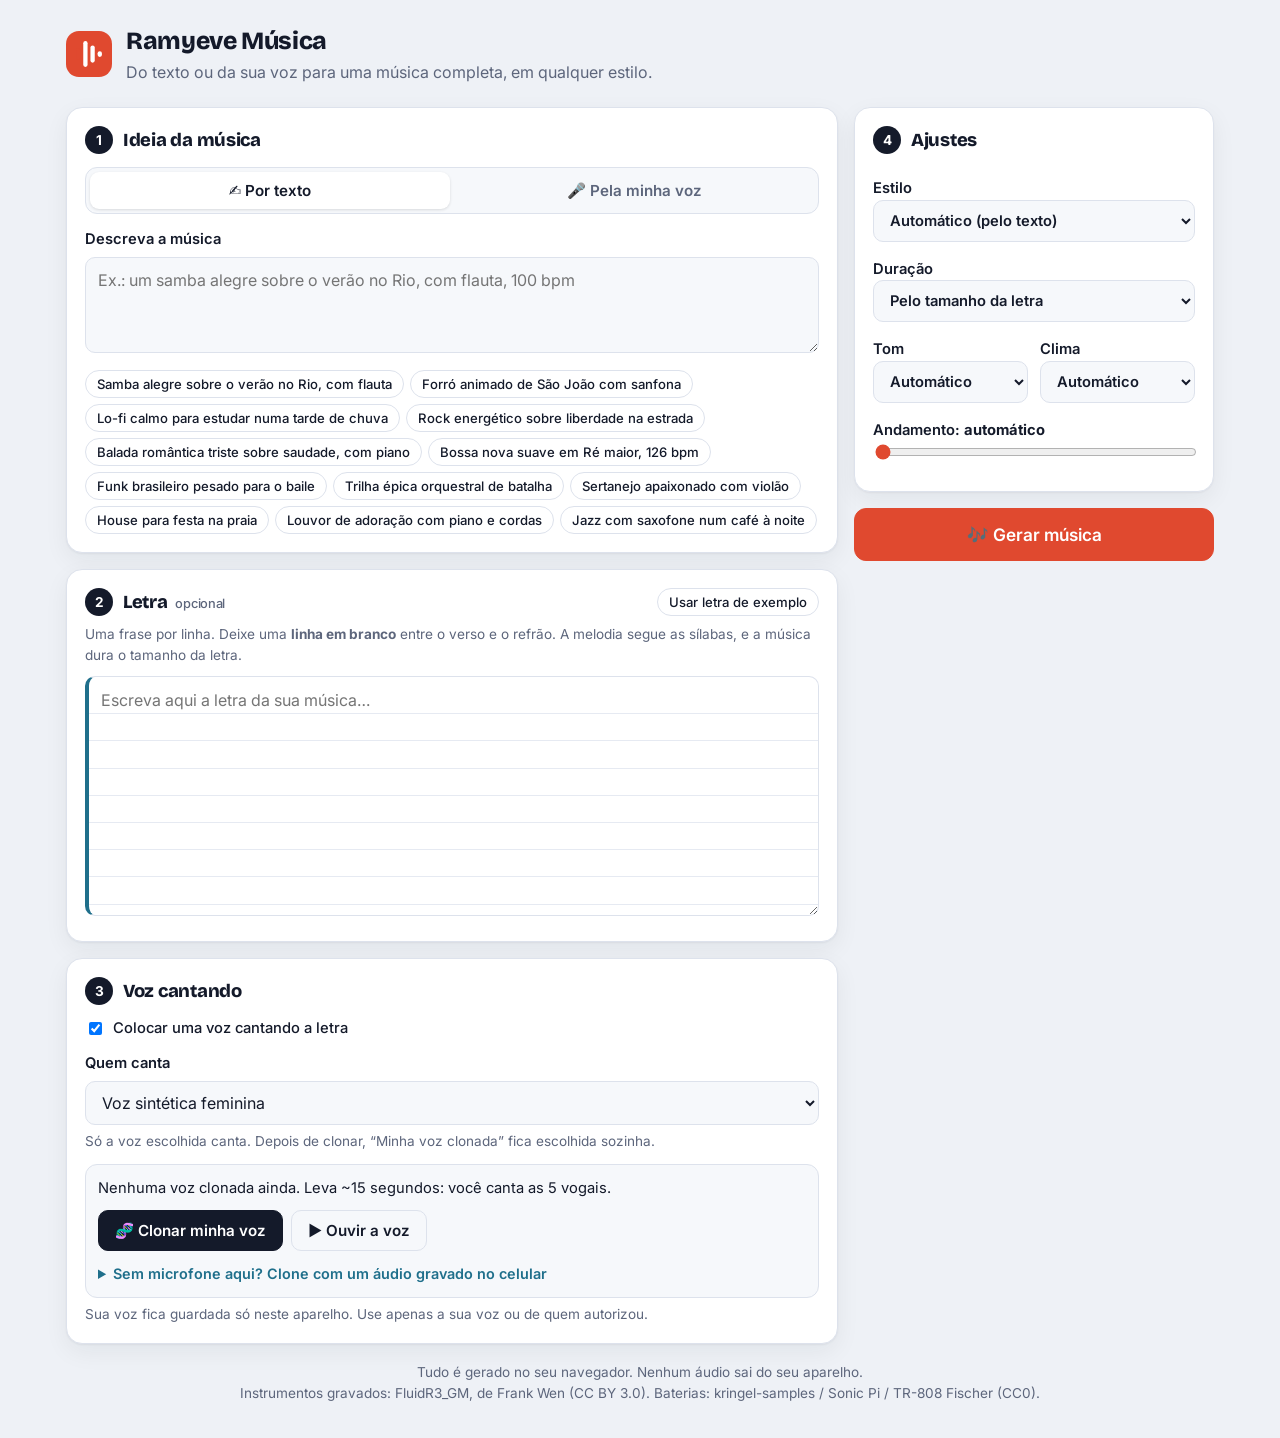
==== index.html @ 786bc06e "Troca instrumentos sintetizados por gravações reais - js/sampler.js: toca amostras gravadas (nota ma" ====
<!doctype html>
<html lang="pt-BR">
<head>
  <meta charset="utf-8">
  <meta name="viewport" content="width=device-width, initial-scale=1, viewport-fit=cover">
  <title>Ramyeve Música</title>
  <meta name="description" content="Crie músicas de qualquer estilo a partir de um texto ou de um trecho cantado.">
  <meta name="theme-color" content="#0f1420">
  <link rel="manifest" href="manifest.webmanifest">
  <link rel="icon" href="data:image/svg+xml,<svg xmlns='http://www.w3.org/2000/svg' viewBox='0 0 32 32'><rect width='32' height='32' rx='8' fill='%23e0492f'/><g fill='white'><rect x='7' y='12' width='3' height='8' rx='1.5'/><rect x='12' y='7' width='3' height='18' rx='1.5'/><rect x='17' y='10' width='3' height='12' rx='1.5'/><rect x='22' y='14' width='3' height='4' rx='1.5'/></g></svg>">
  <link rel="preconnect" href="https://fonts.googleapis.com">
  <link rel="stylesheet" href="https://fonts.googleapis.com/css2?family=Bricolage+Grotesque:opsz,wght@12..96,600;12..96,800&family=Inter:wght@400;500;600;700&display=swap">
  <link rel="stylesheet" href="css/style.css">
</head>
<body>
  <header class="top">
    <div class="wrap brand">
      <svg class="logo" viewBox="0 0 32 32" aria-hidden="true"><rect width="32" height="32" rx="9"/><g><rect x="7" y="12" width="3" height="8" rx="1.5"/><rect x="12" y="7" width="3" height="18" rx="1.5"/><rect x="17" y="10" width="3" height="12" rx="1.5"/><rect x="22" y="14" width="3" height="4" rx="1.5"/></g></svg>
      <div>
        <h1>Ramyeve Música</h1>
        <p>Do texto ou da sua voz para uma música completa, em qualquer estilo.</p>
      </div>
    </div>
  </header>

  <main class="wrap">
    <div id="envNote" class="env-note hidden" role="note">
      <b>Versão de teste.</b> Aqui o navegador bloqueia o microfone: gravar e clonar pelo microfone só funcionam na versão completa do site.
      Você pode criar por texto, ouvir as vozes cantando, enviar áudios (inclusive para clonar sua voz) e baixar — os arquivos chegam dentro de um .zip.
    </div>

    <div class="studio">
      <div class="steps">
        <!-- 1. Ideia -->
        <section class="step" aria-labelledby="st1">
          <header class="step-head"><span class="num">1</span><h2 id="st1">Ideia da música</h2></header>
          <div class="tabs" role="tablist">
            <button class="tab active" role="tab" aria-selected="true" data-tab="texto">✍️ Por texto</button>
            <button class="tab" role="tab" aria-selected="false" data-tab="voz">🎤 Pela minha voz</button>
          </div>

          <div class="panel" id="panel-texto">
            <label for="prompt">Descreva a música</label>
            <textarea id="prompt" rows="3" placeholder="Ex.: um samba alegre sobre o verão no Rio, com flauta, 100 bpm"></textarea>
            <div class="chips" id="examples" aria-label="Exemplos"></div>
          </div>

          <div class="panel hidden" id="panel-voz">
            <p class="muted">Cante, cantarole ou assobie uma melodia, sem limite de tempo, ou envie um áudio. O app encontra as notas, o tom e o andamento.</p>
            <div class="rec-row">
              <button id="btnRec" class="btn rec">● Gravar</button>
              <label class="btn ghost file">📁 Enviar áudio<input type="file" id="fileIn" accept="audio/*" hidden></label>
              <span id="recTime" class="muted mono">00:00</span>
              <div class="meter"><div id="meterBar"></div></div>
            </div>
            <audio id="recPreview" controls class="hidden"></audio>
            <div id="voiceInfo" class="voice-info hidden"></div>
            <label for="voicePrompt">Estilo desejado</label>
            <textarea id="voicePrompt" rows="2" placeholder="Ex.: forró animado com sanfona"></textarea>
            <label class="check"><input type="checkbox" id="includeVoice" checked> Incluir minha gravação original na música</label>
          </div>
        </section>

        <!-- 2. Letra -->
        <section class="step lyrics-box" aria-labelledby="lyricsTitle">
          <header class="step-head">
            <span class="num">2</span><h2 id="lyricsTitle">Letra <span class="muted opt">opcional</span></h2>
            <button type="button" id="btnLyricsExample" class="chip">Usar letra de exemplo</button>
          </header>
          <p class="muted small hint" id="lyricsHint">Uma frase por linha. Deixe uma <b>linha em branco</b> entre o verso e o refrão. A melodia segue as sílabas, e a música dura o tamanho da letra.</p>
          <textarea id="lyrics" rows="8" placeholder="Escreva aqui a letra da sua música…"></textarea>
        </section>

        <!-- 3. Voz -->
        <section class="step vocal" aria-labelledby="st3">
          <header class="step-head"><span class="num">3</span><h2 id="st3">Voz cantando</h2></header>
          <label class="check"><input type="checkbox" id="singOn" checked> Colocar uma voz cantando a letra</label>
          <label for="singerSel">Quem canta</label>
          <select id="singerSel">
            <option value="clone" disabled>🧬 Minha voz clonada (clone abaixo)</option>
            <option value="fem" selected>Voz sintética feminina</option>
            <option value="masc">Voz sintética masculina</option>
          </select>
          <p class="muted small">Só a voz escolhida canta. Depois de clonar, “Minha voz clonada” fica escolhida sozinha.</p>

          <div class="clone-box">
            <div class="clone-status"><span id="cloneStatus">Nenhuma voz clonada ainda.</span></div>
            <div class="clone-actions">
              <button type="button" id="btnClone" class="btn">🧬 Clonar minha voz</button>
              <button type="button" id="btnDemo" class="btn ghost">▶ Ouvir a voz</button>
              <button type="button" id="btnDelClone" class="btn ghost hidden">🗑 Apagar</button>
            </div>
            <details class="clone-upload" id="cloneUploadBox">
              <summary>Sem microfone aqui? Clone com um áudio gravado no celular</summary>
              <ol class="small">
                <li>Abra o <b>gravador de voz</b> do celular (ou grave um áudio no WhatsApp para você mesmo).</li>
                <li>Cante, em ordem: <b>“aaaa”</b> · pausa · <b>“éééé”</b> · pausa · <b>“iiii”</b> · pausa · <b>“óóóó”</b> · pausa · <b>“uuuu”</b>. Uns 2 segundos cada, sempre na mesma nota, sem música de fundo.</li>
                <li>Toque no botão abaixo e escolha esse áudio.</li>
              </ol>
              <label class="btn ghost file">📁 Enviar gravação das vogais<input type="file" id="cloneFileIn" accept="audio/*" hidden></label>
            </details>
            <div id="cloneWizard" class="wizard hidden" aria-live="polite">
              <p class="muted">Cante cada vogal de forma <b>contínua e afinada</b>, numa nota confortável, quando ela aparecer.</p>
              <div class="vowel-row" id="vowelRow"></div>
              <div class="big-vowel" id="bigVowel">Prepare-se…</div>
              <div class="meter"><div id="cloneProgress"></div></div>
              <button type="button" id="btnCancelClone" class="btn ghost">Cancelar</button>
            </div>
          </div>
          <p class="muted small">Sua voz fica guardada só neste aparelho. Use apenas a sua voz ou de quem autorizou.</p>
        </section>
      </div>

      <!-- 4. Ajustes + gerar -->
      <aside class="console" aria-labelledby="st4">
        <section class="step">
          <header class="step-head"><span class="num">4</span><h2 id="st4">Ajustes</h2></header>
          <div class="grid">
            <label class="span2">Estilo
              <select id="styleSel"><option value="auto">Automático (pelo texto)</option></select>
            </label>
            <label class="span2">Duração
              <select id="lenSel">
                <option value="auto" selected>Pelo tamanho da letra</option>
                <option value="curta">Curta (~20 s)</option>
                <option value="media">Média (~1 min)</option>
                <option value="longa">Longa (~1,5 min)</option>
                <option value="custom">Escolher minutos…</option>
              </select>
            </label>
            <label id="minutesWrap" class="hidden">Minutos
              <input type="number" id="minutesIn" min="0.25" step="0.5" value="3" inputmode="decimal">
            </label>
            <label>Tom
              <select id="keySel"><option value="auto">Automático</option></select>
            </label>
            <label>Clima
              <select id="modeSel">
                <option value="auto">Automático</option>
                <option value="major">Maior (alegre)</option>
                <option value="minor">Menor (melancólico)</option>
              </select>
            </label>
            <label class="span2">Andamento: <b id="bpmLabel">automático</b>
              <input type="range" id="bpmIn" min="0" max="200" step="1" value="0">
            </label>
          </div>
        </section>
        <div class="gen-bar">
          <button id="btnGen" class="btn primary big">🎶 Gerar música</button>
          <div id="status" class="status" role="status"></div>
        </div>
      </aside>
    </div>

    <section class="player hidden" id="result" aria-labelledby="songTitle">
      <div class="player-head">
        <button id="btnPlay" class="btn primary round" aria-label="Tocar">▶</button>
        <div class="player-title">
          <h2 id="songTitle">—</h2>
          <div class="tags" id="songTags"></div>
        </div>
        <button id="btnAgain" class="btn ghost">🔀 Outra versão</button>
      </div>

      <div class="transport">
        <button id="btnStop" class="btn ghost round small-round" aria-label="Parar">■</button>
        <input type="range" id="seek" min="0" max="1000" value="0" aria-label="Posição">
        <span id="timeLabel" class="muted mono">0:00 / 0:00</span>
      </div>

      <div class="roll-wrap"><canvas id="roll" height="240"></canvas></div>

      <div class="player-foot">
        <div>
          <h3 class="sub">Mixer</h3>
          <div class="mixer" id="mixer"></div>
        </div>
        <div class="downloads">
          <h3 class="sub"><label for="fmtSel">Baixar</label> <span id="fmtSize" class="muted"></span></h3>
          <div class="dl-row">
            <select id="fmtSel">
              <optgroup label="Áudio compactado">
                <option value="mp3-320">MP3 · 320 kbps (alta qualidade)</option>
                <option value="mp3-192" selected>MP3 · 192 kbps (recomendado)</option>
                <option value="mp3-128">MP3 · 128 kbps (arquivo menor)</option>
              </optgroup>
              <optgroup label="Áudio sem perdas">
                <option value="flac">FLAC (sem perdas, menor que WAV)</option>
                <option value="wav16">WAV · 16 bits (qualidade de CD)</option>
                <option value="wav24">WAV · 24 bits (estúdio)</option>
              </optgroup>
              <optgroup label="Para produtores">
                <option value="zip">ZIP · faixas separadas + MIDI</option>
                <option value="midi">MIDI · partitura / notas</option>
              </optgroup>
            </select>
            <button id="btnDownload" class="btn">⬇️ Baixar</button>
          </div>
          <div id="dlStatus" class="muted small"></div>
        </div>
      </div>
    </section>
  </main>

  <footer class="wrap muted">Tudo é gerado no seu navegador. Nenhum áudio sai do seu aparelho.<br>Instrumentos gravados: FluidR3_GM, de Frank Wen (CC BY 3.0). Baterias: kringel-samples / Sonic Pi / TR-808 Fischer (CC0).</footer>

  <script src="js/theory.js"></script>
  <script src="js/styles.js"></script>
  <script src="js/textAnalyzer.js"></script>
  <script src="js/composer.js"></script>
  <script src="js/pitch.js"></script>
  <script src="js/sampler.js"></script>
  <script src="js/synth.js"></script>
  <script src="js/voice.js"></script>
  <script src="js/export.js"></script>
  <script src="js/vendor/lame.min.js"></script>
  <script src="js/formats.js"></script>
  <script src="js/app.js"></script>
</body>
</html>
---- css/style.css ----
/*
 * Ramyeve Música — identidade "estúdio de gravação":
 * tinta azul-noite, luz vermelha de "REC" como destaque, azul de mesa de som como apoio.
 * Layout: etapas numeradas à esquerda, console de ajustes fixo à direita (desktop);
 * no celular, coluna única com o botão "Gerar" sempre visível no rodapé.
 */
:root {
  --bg: #eef1f6;
  --card: #ffffff;
  --card-2: #f6f8fb;
  --text: #141a2a;
  --muted: #5d667c;
  --line: #dde2ec;
  --accent: #e0492f;
  --accent-ink: #ffffff;
  --accent-soft: #fdebe7;
  --accent-2: #1f6f8b;
  --accent-2-soft: #e3f1f6;
  --roll-bg: #f7f9fc;
  --roll-grid: #e6eaf2;
  --shadow: 0 1px 2px rgba(20, 26, 42, 0.05), 0 8px 24px rgba(20, 26, 42, 0.06);
  --font-display: "Bricolage Grotesque", "Inter", system-ui, sans-serif;
  --font-body: "Inter", system-ui, -apple-system, "Segoe UI", Roboto, sans-serif;
  --radius: 16px;
}
@media (prefers-color-scheme: dark) {
  :root:not([data-theme="light"]) {
    --bg: #0f1420;
    --card: #171e2e;
    --card-2: #1c2436;
    --text: #e9edf5;
    --muted: #97a1b7;
    --line: #283249;
    --accent: #ff6a4d;
    --accent-ink: #1a0d0a;
    --accent-soft: #3a211d;
    --accent-2: #5bbad8;
    --accent-2-soft: #16303b;
    --roll-bg: #121828;
    --roll-grid: #222b40;
    --shadow: 0 1px 2px rgba(0, 0, 0, 0.3), 0 8px 24px rgba(0, 0, 0, 0.25);
    color-scheme: dark;
  }
}
:root[data-theme="dark"] {
  --bg: #0f1420;
  --card: #171e2e;
  --card-2: #1c2436;
  --text: #e9edf5;
  --muted: #97a1b7;
  --line: #283249;
  --accent: #ff6a4d;
  --accent-ink: #1a0d0a;
  --accent-soft: #3a211d;
  --accent-2: #5bbad8;
  --accent-2-soft: #16303b;
  --roll-bg: #121828;
  --roll-grid: #222b40;
  --shadow: 0 1px 2px rgba(0, 0, 0, 0.3), 0 8px 24px rgba(0, 0, 0, 0.25);
  color-scheme: dark;
}

* { box-sizing: border-box; }
html, body { margin: 0; }
body {
  background: var(--bg);
  color: var(--text);
  font: 16px/1.55 var(--font-body);
  -webkit-font-smoothing: antialiased;
}
.wrap {
  max-width: 1180px;
  margin: 0 auto;
  padding-left: max(16px, env(safe-area-inset-left, 0px));
  padding-right: max(16px, env(safe-area-inset-right, 0px));
}
.hidden { display: none !important; }
.muted { color: var(--muted); font-weight: normal; }
.mono { font-variant-numeric: tabular-nums; }
.small { font-size: .85rem; }
.sr-only { position: absolute; width: 1px; height: 1px; overflow: hidden; clip: rect(0 0 0 0); white-space: nowrap; }
h1, h2, h3 { font-family: var(--font-display); letter-spacing: -0.015em; text-wrap: balance; }

/* ---------- topo ---------- */
.top { padding-block: 22px 6px; }
.brand { display: flex; gap: 14px; align-items: center; }
.logo { width: 46px; height: 46px; flex: none; }
.logo rect:first-child { fill: var(--accent); }
.logo g rect { fill: var(--accent-ink); }
h1 { margin: 0; font-size: 1.55rem; font-weight: 800; }
.top p { margin: 0; color: var(--muted); }

.env-note {
  background: var(--accent-2-soft); border: 1px solid var(--line); border-radius: 12px;
  padding: 10px 14px; margin: 14px 0 0; font-size: .9rem;
}

/* ---------- estúdio: etapas + console ---------- */
.studio { display: grid; gap: 16px; margin-top: 16px; align-items: start; }
.steps { display: grid; gap: 16px; min-width: 0; }
.console { display: grid; gap: 16px; min-width: 0; }
@media (min-width: 960px) {
  .studio { grid-template-columns: minmax(0, 1fr) 360px; }
  .console { position: sticky; top: calc(16px + env(safe-area-inset-top, 0px)); }
}

.step {
  background: var(--card); border: 1px solid var(--line); border-radius: var(--radius);
  padding: 18px; box-shadow: var(--shadow); min-width: 0;
}
.step-head { display: flex; align-items: center; gap: 10px; margin-bottom: 12px; flex-wrap: wrap; }
.step-head h2 { margin: 0; font-size: 1.15rem; font-weight: 800; flex: 1; }
.step-head .opt { font-family: var(--font-body); font-size: .8rem; font-weight: 500; margin-left: 4px; }
.num {
  width: 28px; height: 28px; border-radius: 50%; flex: none; display: grid; place-items: center;
  font: 700 .85rem var(--font-body); background: var(--text); color: var(--card);
}

label { display: block; font-weight: 600; margin: 12px 0 6px; font-size: .92rem; }
.panel > label:first-child { margin-top: 0; }
textarea, select, input[type=number] {
  width: 100%; font: inherit; color: var(--text); background: var(--card-2);
  border: 1px solid var(--line); border-radius: 10px; padding: 10px 12px; resize: vertical;
}
textarea:focus, select:focus, input:focus-visible, button:focus-visible, summary:focus-visible {
  outline: 2px solid var(--accent-2); outline-offset: 2px;
}
input[type=range] { width: 100%; accent-color: var(--accent); }

/* abas */
.tabs { display: flex; gap: 4px; background: var(--card-2); border: 1px solid var(--line); padding: 4px; border-radius: 12px; margin-bottom: 14px; }
.tab {
  flex: 1; border: 0; background: transparent; color: var(--muted); padding: 9px 10px; border-radius: 9px;
  font: 600 .95rem var(--font-body); cursor: pointer;
}
.tab.active { background: var(--card); color: var(--text); box-shadow: 0 1px 3px rgba(0, 0, 0, .12); }

/* exemplos */
.chips { display: flex; flex-wrap: wrap; gap: 6px; margin-top: 10px; }
.chip {
  border: 1px solid var(--line); background: var(--card); color: var(--text); border-radius: 999px;
  padding: 5px 11px; font: 500 .82rem var(--font-body); cursor: pointer;
}
.chip:hover { border-color: var(--accent-2); color: var(--accent-2); }

/* letra: folha pautada */
.lyrics-box .hint { margin: -4px 0 10px; }
#lyrics {
  min-height: 11em; line-height: 1.7; background-color: var(--card);
  border: 1px solid var(--line); border-left: 4px solid var(--accent-2);
  background-image: repeating-linear-gradient(transparent 0 calc(1.7em - 1px), var(--roll-grid) calc(1.7em - 1px) 1.7em);
  background-attachment: local; background-position: 0 10px;
}

/* botões */
.btn {
  border: 1px solid var(--text); background: var(--text); color: var(--card); font: 600 .95rem var(--font-body);
  padding: 10px 16px; border-radius: 10px; cursor: pointer; display: inline-flex; align-items: center; gap: 6px;
  justify-content: center;
}
.btn:hover { filter: brightness(1.08); }
.btn:disabled { opacity: .55; cursor: progress; }
.btn.ghost { background: transparent; color: var(--text); border-color: var(--line); }
.btn.ghost:hover { border-color: var(--text); }
.btn.primary { background: var(--accent); border-color: var(--accent); color: var(--accent-ink); }
.btn.big { width: 100%; padding: 15px; font-size: 1.08rem; border-radius: 12px; }
.btn.round { width: 54px; height: 54px; padding: 0; border-radius: 50%; flex: none; font-size: 1.2rem; }
.btn.small-round { width: 40px; height: 40px; font-size: .9rem; }
.btn.rec { background: var(--accent); border-color: var(--accent); color: var(--accent-ink); }
.btn.rec.on { animation: pulse 1s infinite; }
@keyframes pulse { 50% { opacity: .55; } }
@media (prefers-reduced-motion: reduce) { .btn.rec.on { animation: none; } }
.btn.file { margin: 0; }

.check { display: flex; align-items: center; gap: 8px; font-weight: 500; }
.rec-row { display: flex; flex-wrap: wrap; align-items: center; gap: 10px; margin: 12px 0; }
.meter { flex: 1; min-width: 80px; height: 8px; background: var(--card-2); border: 1px solid var(--line); border-radius: 4px; overflow: hidden; }
#meterBar { height: 100%; width: 0; background: linear-gradient(90deg, #2bb39a, #f2a93b, var(--accent)); transition: width .05s; }
audio { width: 100%; margin: 6px 0; }
.voice-info { background: var(--accent-2-soft); border-radius: 10px; padding: 10px 12px; font-size: .9rem; }

/* voz / clonagem */
.vocal label[for=singerSel] { margin-top: 12px; }
.vocal .small { margin: 6px 0 0; }
.clone-box { background: var(--card-2); border: 1px solid var(--line); border-radius: 12px; padding: 12px; margin-top: 12px; }
.clone-status { font-size: .92rem; margin-bottom: 10px; }
.clone-actions { display: flex; flex-wrap: wrap; gap: 8px; }
.clone-upload { margin-top: 12px; }
.clone-upload summary { cursor: pointer; font-weight: 600; font-size: .9rem; color: var(--accent-2); }
.clone-upload ol { padding-left: 20px; margin: 8px 0 10px; }
.clone-upload li { margin-bottom: 4px; }
.wizard { margin-top: 12px; text-align: center; }
.wizard p { text-align: left; margin: 0 0 10px; }
.vowel-row { display: flex; justify-content: center; gap: 8px; margin-bottom: 8px; }
.vowel-row span { width: 34px; height: 34px; border-radius: 50%; display: grid; place-items: center; font-weight: 700; background: var(--card); border: 1px solid var(--line); }
.vowel-row span.now { background: var(--accent); color: var(--accent-ink); border-color: var(--accent); }
.vowel-row span.ok { background: #2bb39a; color: #fff; border-color: #2bb39a; }
.big-vowel { font: 800 2.4rem var(--font-display); margin: 6px 0 10px; min-height: 1.3em; }
.wizard .meter { margin: 0 0 12px; height: 10px; }
#cloneProgress { height: 100%; width: 0; background: var(--accent); }

/* console de ajustes */
.grid { display: grid; grid-template-columns: 1fr 1fr; gap: 0 12px; }
.grid label { margin-top: 10px; }
.grid .span2 { grid-column: 1 / -1; }
.gen-bar { display: grid; gap: 8px; }
.status { min-height: 1.4em; color: var(--muted); text-align: center; font-size: .92rem; }
.status.err { color: var(--accent); font-weight: 600; }

/* no celular: botão de gerar sempre à mão, preso no rodapé da tela */
@media (max-width: 959px) {
  .gen-bar {
    position: fixed; left: 0; right: 0; bottom: 0; z-index: 20;
    padding: 10px max(16px, env(safe-area-inset-right, 0px)) calc(10px + env(safe-area-inset-bottom, 0px)) max(16px, env(safe-area-inset-left, 0px));
    background: var(--bg); border-top: 1px solid var(--line); box-shadow: 0 -6px 18px rgba(0, 0, 0, .08);
  }
  .status:empty { display: none; }
  body { padding-bottom: calc(96px + env(safe-area-inset-bottom, 0px)); }
}

/* ---------- player ---------- */
.player {
  background: var(--card); border: 1px solid var(--line); border-radius: var(--radius);
  padding: 18px; box-shadow: var(--shadow); margin: 20px 0 8px;
}
.player-head { display: flex; align-items: center; gap: 14px; flex-wrap: wrap; }
.player-title { flex: 1; min-width: 200px; }
.player-title h2 { margin: 0 0 6px; font-size: 1.5rem; font-weight: 800; }
.tags { display: flex; flex-wrap: wrap; gap: 6px; }
.tag { background: var(--card-2); border: 1px solid var(--line); border-radius: 999px; padding: 2px 10px; font-size: .8rem; }
.transport { display: flex; align-items: center; gap: 12px; margin-top: 14px; }
.transport input { flex: 1; min-width: 0; }
.roll-wrap { margin: 14px 0; border: 1px solid var(--line); border-radius: 12px; overflow: hidden; background: var(--roll-bg); }
canvas#roll { display: block; width: 100%; height: 240px; cursor: pointer; }

.player-foot { display: grid; gap: 18px; }
@media (min-width: 860px) { .player-foot { grid-template-columns: minmax(0, 1.4fr) minmax(0, 1fr); } }
.sub { font-size: .95rem; font-weight: 800; margin: 0 0 6px; }
.sub label { display: inline; margin: 0; font-size: inherit; }
.mixer { display: grid; grid-template-columns: repeat(auto-fit, minmax(130px, 1fr)); gap: 2px 16px; }
.mixer label { margin: 6px 0 0; font-size: .85rem; display: flex; justify-content: space-between; }
.mixer .dot { display: inline-block; width: 9px; height: 9px; border-radius: 50%; margin-right: 6px; }
.dl-row { display: flex; gap: 10px; }
.dl-row select { flex: 1; min-width: 0; }
.dl-row .btn { flex: none; }
#dlStatus { margin-top: 6px; }

footer { text-align: center; padding-block: 18px 34px; font-size: .85rem; }

@media (max-width: 560px) {
  .step, .player { padding: 14px; }
  h1 { font-size: 1.3rem; }
  .top p { font-size: .9rem; }
  .chips { flex-wrap: nowrap; overflow-x: auto; padding-bottom: 4px; scrollbar-width: none; }
  .chip { white-space: nowrap; flex: none; }
  .grid { grid-template-columns: 1fr; }
  .dl-row { flex-direction: column; }
  .player-head .btn.ghost { width: 100%; }
}
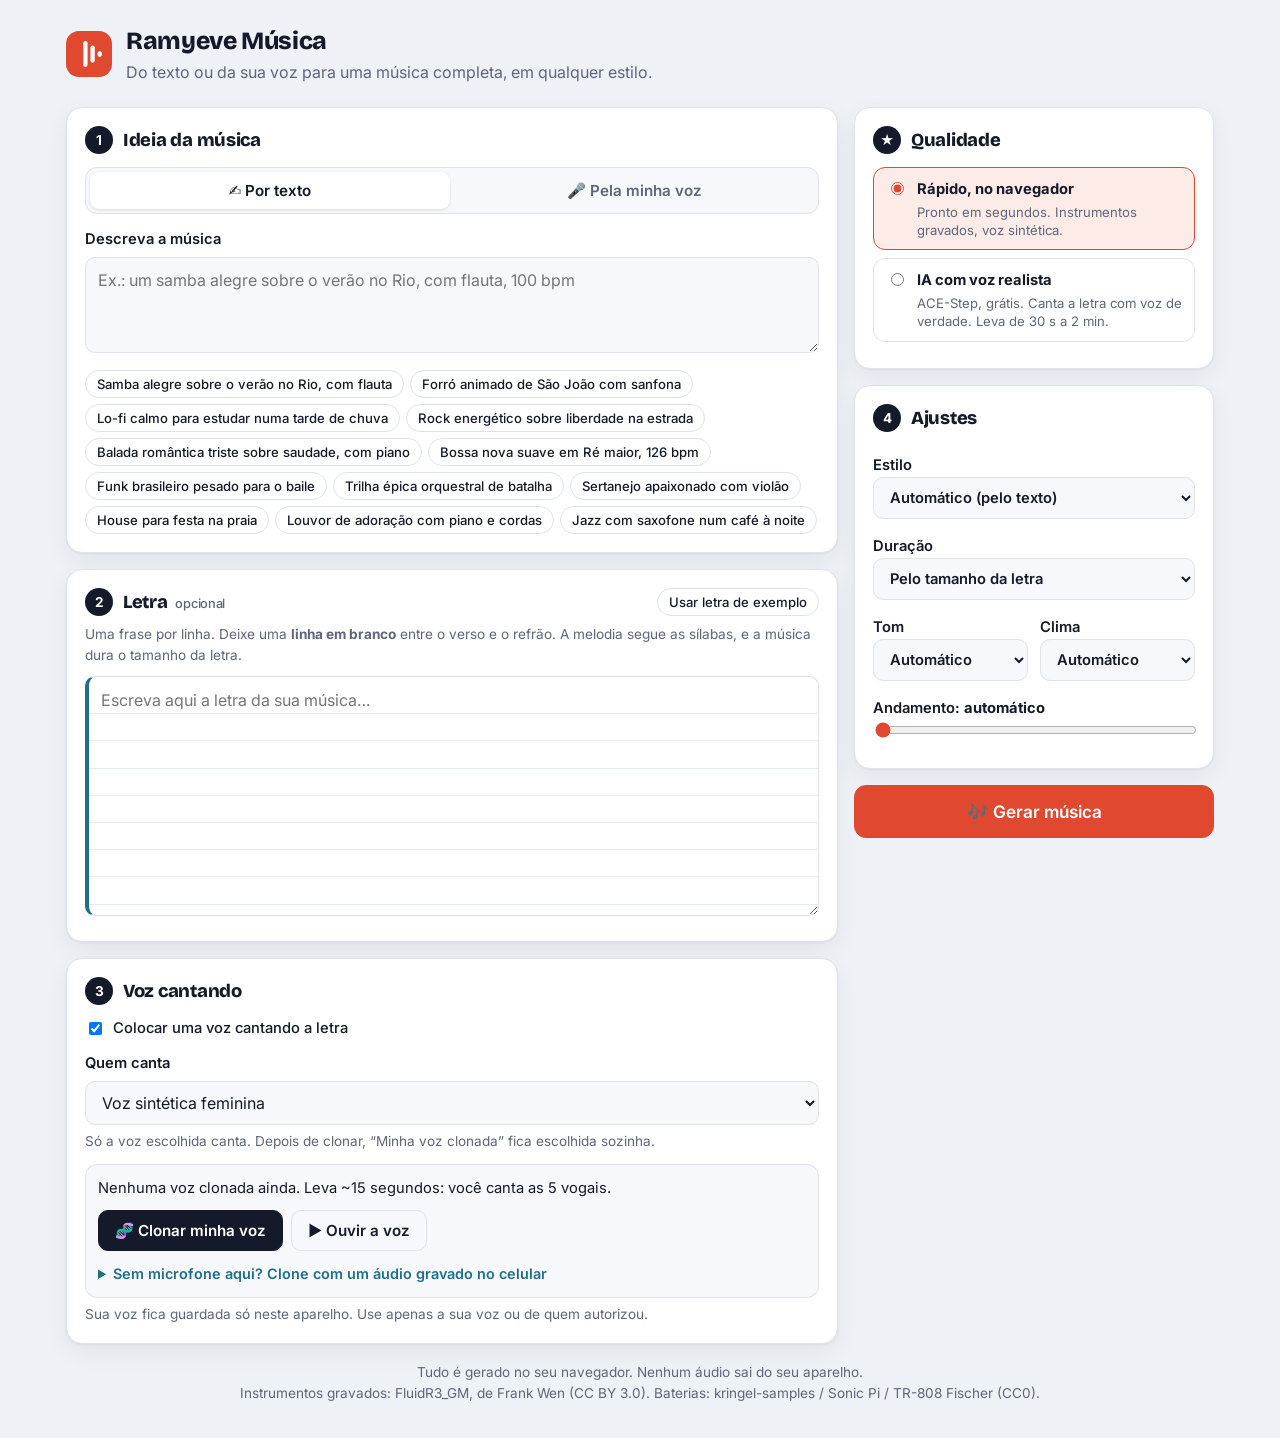
==== commit 1f291f0b: "Adiciona modo "IA com voz realista" (ACE-Step, grátis) - js/aiMusic.js: gera a música completa com v" ====
--- a/index.html
+++ b/index.html
@@ -113,6 +113,29 @@
 
       <!-- 4. Ajustes + gerar -->
       <aside class="console" aria-labelledby="st4">
+        <section class="step engine" aria-labelledby="stq">
+          <header class="step-head"><span class="num">★</span><h2 id="stq">Qualidade</h2></header>
+          <label class="engine-opt"><input type="radio" name="engine" id="engFast" value="fast" checked>
+            <span><b>Rápido, no navegador</b><small class="muted">Pronto em segundos. Instrumentos gravados, voz sintética.</small></span></label>
+          <label class="engine-opt" id="engAiWrap"><input type="radio" name="engine" id="engAi" value="ai">
+            <span><b>IA com voz realista</b><small class="muted">ACE-Step, grátis. Canta a letra com voz de verdade. Leva de 30 s a 2 min.</small></span></label>
+          <p id="aiBlocked" class="muted small hidden">Indisponível nesta versão de teste, que bloqueia conexões com outros sites. Funciona na versão completa (GitHub Pages).</p>
+          <div id="aiBox" class="ai-box hidden">
+            <label for="hfToken">Sua chave grátis do Hugging Face</label>
+            <input type="password" id="hfToken" placeholder="hf_..." autocomplete="off" spellcheck="false">
+            <label class="check small"><input type="checkbox" id="hfRemember" checked> Lembrar neste aparelho</label>
+            <details class="howto">
+              <summary>Como conseguir a chave grátis (2 minutos)</summary>
+              <ol class="small">
+                <li>Crie uma conta grátis em <a href="https://huggingface.co/join" target="_blank" rel="noopener">huggingface.co/join</a> e confirme o e-mail.</li>
+                <li>Abra <a href="https://huggingface.co/settings/tokens" target="_blank" rel="noopener">huggingface.co/settings/tokens</a>.</li>
+                <li>Toque em <b>Create new token</b>, escolha o tipo <b>Read</b>, dê um nome (ex.: ramyeve) e crie.</li>
+                <li>Copie a chave (começa com <b>hf_</b>) e cole no campo acima.</li>
+              </ol>
+              <p class="small muted">A conta grátis dá alguns minutos de IA por dia, o suficiente para algumas músicas. A chave fica só no seu aparelho.</p>
+            </details>
+          </div>
+        </section>
         <section class="step">
           <header class="step-head"><span class="num">4</span><h2 id="st4">Ajustes</h2></header>
           <div class="grid">
@@ -213,6 +236,7 @@
   <script src="js/sampler.js"></script>
   <script src="js/synth.js"></script>
   <script src="js/voice.js"></script>
+  <script src="js/aiMusic.js"></script>
   <script src="js/export.js"></script>
   <script src="js/vendor/lame.min.js"></script>
   <script src="js/formats.js"></script>
--- a/css/style.css
+++ b/css/style.css
@@ -199,6 +199,20 @@
 .wizard .meter { margin: 0 0 12px; height: 10px; }
 #cloneProgress { height: 100%; width: 0; background: var(--accent); }
 
+/* qualidade (motor) */
+.engine-opt { display: flex; gap: 10px; align-items: flex-start; padding: 10px 12px; border: 1px solid var(--line); border-radius: 12px; margin: 0 0 8px; cursor: pointer; font-weight: 500; }
+.engine-opt:has(input:checked) { border-color: var(--accent); background: var(--accent-soft); }
+.engine-opt:has(input:disabled) { opacity: .5; cursor: not-allowed; }
+.engine-opt input { margin-top: 4px; accent-color: var(--accent); }
+.engine-opt span { display: grid; gap: 2px; }
+.engine-opt small { font-size: .82rem; line-height: 1.4; }
+.ai-box { margin-top: 6px; }
+.ai-box input[type=password] { width: 100%; font: inherit; color: var(--text); background: var(--card-2); border: 1px solid var(--line); border-radius: 10px; padding: 10px 12px; }
+.howto { margin-top: 8px; }
+.howto summary { cursor: pointer; font-weight: 600; font-size: .9rem; color: var(--accent-2); }
+.howto ol { padding-left: 20px; margin: 8px 0; }
+.howto a { color: var(--accent-2); }
+
 /* console de ajustes */
 .grid { display: grid; grid-template-columns: 1fr 1fr; gap: 0 12px; }
 .grid label { margin-top: 10px; }
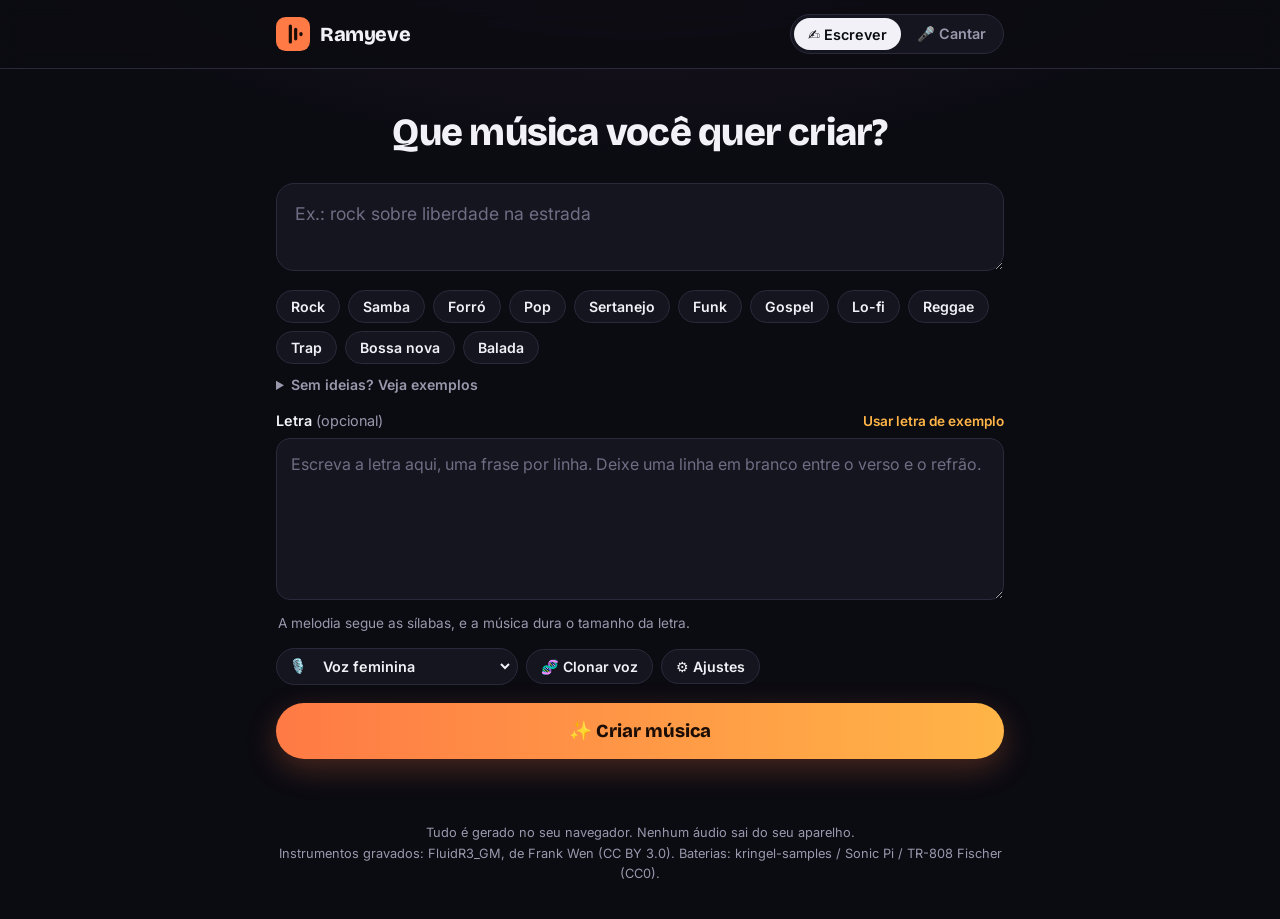
==== commit 202c9579: "Novo visual "app de música" - tema escuro, uma caixa grande para a ideia e botões rápidos de estilo " ====
--- a/index.html
+++ b/index.html
@@ -5,7 +5,7 @@
   <meta name="viewport" content="width=device-width, initial-scale=1, viewport-fit=cover">
   <title>Ramyeve Música</title>
   <meta name="description" content="Crie músicas de qualquer estilo a partir de um texto ou de um trecho cantado.">
-  <meta name="theme-color" content="#0f1420">
+  <meta name="theme-color" content="#0b0b12">
   <link rel="manifest" href="manifest.webmanifest">
   <link rel="icon" href="data:image/svg+xml,<svg xmlns='http://www.w3.org/2000/svg' viewBox='0 0 32 32'><rect width='32' height='32' rx='8' fill='%23e0492f'/><g fill='white'><rect x='7' y='12' width='3' height='8' rx='1.5'/><rect x='12' y='7' width='3' height='18' rx='1.5'/><rect x='17' y='10' width='3' height='12' rx='1.5'/><rect x='22' y='14' width='3' height='4' rx='1.5'/></g></svg>">
   <link rel="preconnect" href="https://fonts.googleapis.com">
@@ -14,215 +14,215 @@
 </head>
 <body>
   <header class="top">
-    <div class="wrap brand">
-      <svg class="logo" viewBox="0 0 32 32" aria-hidden="true"><rect width="32" height="32" rx="9"/><g><rect x="7" y="12" width="3" height="8" rx="1.5"/><rect x="12" y="7" width="3" height="18" rx="1.5"/><rect x="17" y="10" width="3" height="12" rx="1.5"/><rect x="22" y="14" width="3" height="4" rx="1.5"/></g></svg>
-      <div>
-        <h1>Ramyeve Música</h1>
-        <p>Do texto ou da sua voz para uma música completa, em qualquer estilo.</p>
+    <div class="wrap top-row">
+      <div class="brand">
+        <svg class="logo" viewBox="0 0 32 32" aria-hidden="true"><rect width="32" height="32" rx="9"/><g><rect x="7" y="12" width="3" height="8" rx="1.5"/><rect x="12" y="7" width="3" height="18" rx="1.5"/><rect x="17" y="10" width="3" height="12" rx="1.5"/><rect x="22" y="14" width="3" height="4" rx="1.5"/></g></svg>
+        <span class="brand-name">Ramyeve</span>
+      </div>
+      <div class="tabs" role="tablist" aria-label="Como criar">
+        <button class="tab active" role="tab" aria-selected="true" data-tab="texto">✍️ Escrever</button>
+        <button class="tab" role="tab" aria-selected="false" data-tab="voz">🎤 Cantar</button>
       </div>
     </div>
   </header>
 
   <main class="wrap">
     <div id="envNote" class="env-note hidden" role="note">
-      <b>Versão de teste.</b> Aqui o navegador bloqueia o microfone: gravar e clonar pelo microfone só funcionam na versão completa do site.
-      Você pode criar por texto, ouvir as vozes cantando, enviar áudios (inclusive para clonar sua voz) e baixar — os arquivos chegam dentro de um .zip.
+      <b>Versão de teste:</b> aqui o microfone fica bloqueado. Você pode criar escrevendo, enviar áudios (inclusive para clonar a voz) e baixar (os arquivos chegam num .zip).
     </div>
 
-    <div class="studio">
-      <div class="steps">
-        <!-- 1. Ideia -->
-        <section class="step" aria-labelledby="st1">
-          <header class="step-head"><span class="num">1</span><h2 id="st1">Ideia da música</h2></header>
-          <div class="tabs" role="tablist">
-            <button class="tab active" role="tab" aria-selected="true" data-tab="texto">✍️ Por texto</button>
-            <button class="tab" role="tab" aria-selected="false" data-tab="voz">🎤 Pela minha voz</button>
-          </div>
-
-          <div class="panel" id="panel-texto">
-            <label for="prompt">Descreva a música</label>
-            <textarea id="prompt" rows="3" placeholder="Ex.: um samba alegre sobre o verão no Rio, com flauta, 100 bpm"></textarea>
-            <div class="chips" id="examples" aria-label="Exemplos"></div>
-          </div>
-
-          <div class="panel hidden" id="panel-voz">
-            <p class="muted">Cante, cantarole ou assobie uma melodia, sem limite de tempo, ou envie um áudio. O app encontra as notas, o tom e o andamento.</p>
-            <div class="rec-row">
-              <button id="btnRec" class="btn rec">● Gravar</button>
-              <label class="btn ghost file">📁 Enviar áudio<input type="file" id="fileIn" accept="audio/*" hidden></label>
-              <span id="recTime" class="muted mono">00:00</span>
-              <div class="meter"><div id="meterBar"></div></div>
-            </div>
-            <audio id="recPreview" controls class="hidden"></audio>
-            <div id="voiceInfo" class="voice-info hidden"></div>
-            <label for="voicePrompt">Estilo desejado</label>
-            <textarea id="voicePrompt" rows="2" placeholder="Ex.: forró animado com sanfona"></textarea>
-            <label class="check"><input type="checkbox" id="includeVoice" checked> Incluir minha gravação original na música</label>
-          </div>
-        </section>
-
-        <!-- 2. Letra -->
-        <section class="step lyrics-box" aria-labelledby="lyricsTitle">
-          <header class="step-head">
-            <span class="num">2</span><h2 id="lyricsTitle">Letra <span class="muted opt">opcional</span></h2>
-            <button type="button" id="btnLyricsExample" class="chip">Usar letra de exemplo</button>
-          </header>
-          <p class="muted small hint" id="lyricsHint">Uma frase por linha. Deixe uma <b>linha em branco</b> entre o verso e o refrão. A melodia segue as sílabas, e a música dura o tamanho da letra.</p>
-          <textarea id="lyrics" rows="8" placeholder="Escreva aqui a letra da sua música…"></textarea>
-        </section>
-
-        <!-- 3. Voz -->
-        <section class="step vocal" aria-labelledby="st3">
-          <header class="step-head"><span class="num">3</span><h2 id="st3">Voz cantando</h2></header>
-          <label class="check"><input type="checkbox" id="singOn" checked> Colocar uma voz cantando a letra</label>
-          <label for="singerSel">Quem canta</label>
-          <select id="singerSel">
-            <option value="clone" disabled>🧬 Minha voz clonada (clone abaixo)</option>
-            <option value="fem" selected>Voz sintética feminina</option>
-            <option value="masc">Voz sintética masculina</option>
+    <section class="composer" aria-labelledby="hello">
+      <h1 id="hello">Que música você quer criar?</h1>
+
+      <div class="panel" id="panel-texto">
+        <label for="prompt" class="sr-only">Descreva a música</label>
+        <textarea id="prompt" rows="2" placeholder="Ex.: rock sobre liberdade na estrada"></textarea>
+        <div class="styles" id="styleChips" aria-label="Estilos"></div>
+        <details class="ideas">
+          <summary>Sem ideias? Veja exemplos</summary>
+          <div class="chips" id="examples" aria-label="Exemplos"></div>
+        </details>
+      </div>
+
+      <div class="panel hidden" id="panel-voz">
+        <p class="muted">Cante, cantarole ou assobie uma melodia, ou envie um áudio. O app encontra as notas, o tom e o ritmo.</p>
+        <div class="rec-row">
+          <button id="btnRec" class="btn rec">● Gravar</button>
+          <label class="btn ghost file">📁 Enviar áudio<input type="file" id="fileIn" accept="audio/*" hidden></label>
+          <span id="recTime" class="muted mono">00:00</span>
+          <div class="meter"><div id="meterBar"></div></div>
+        </div>
+        <audio id="recPreview" controls class="hidden"></audio>
+        <div id="voiceInfo" class="voice-info hidden"></div>
+        <label for="voicePrompt" class="sr-only">Estilo desejado</label>
+        <textarea id="voicePrompt" rows="1" placeholder="Estilo desejado. Ex.: rock pesado"></textarea>
+        <label class="check"><input type="checkbox" id="includeVoice" checked> Incluir minha gravação original</label>
+      </div>
+
+      <div class="lyrics-box">
+        <div class="field-head">
+          <label for="lyrics" id="lyricsTitle">Letra <span class="muted">(opcional)</span></label>
+          <button type="button" id="btnLyricsExample" class="link">Usar letra de exemplo</button>
+        </div>
+        <textarea id="lyrics" rows="5" placeholder="Escreva a letra aqui, uma frase por linha. Deixe uma linha em branco entre o verso e o refrão."></textarea>
+        <p class="hint muted small" id="lyricsHint">A melodia segue as sílabas, e a música dura o tamanho da letra.</p>
+      </div>
+
+      <div class="quick-row">
+        <label class="voice-pick" for="singerSel">🎙️
+          <select id="singerSel" aria-label="Quem canta">
+            <option value="clone" disabled>Minha voz clonada</option>
+            <option value="fem" selected>Voz feminina</option>
+            <option value="masc">Voz masculina</option>
           </select>
-          <p class="muted small">Só a voz escolhida canta. Depois de clonar, “Minha voz clonada” fica escolhida sozinha.</p>
-
-          <div class="clone-box">
-            <div class="clone-status"><span id="cloneStatus">Nenhuma voz clonada ainda.</span></div>
-            <div class="clone-actions">
-              <button type="button" id="btnClone" class="btn">🧬 Clonar minha voz</button>
-              <button type="button" id="btnDemo" class="btn ghost">▶ Ouvir a voz</button>
-              <button type="button" id="btnDelClone" class="btn ghost hidden">🗑 Apagar</button>
-            </div>
-            <details class="clone-upload" id="cloneUploadBox">
-              <summary>Sem microfone aqui? Clone com um áudio gravado no celular</summary>
-              <ol class="small">
-                <li>Abra o <b>gravador de voz</b> do celular (ou grave um áudio no WhatsApp para você mesmo).</li>
-                <li>Cante, em ordem: <b>“aaaa”</b> · pausa · <b>“éééé”</b> · pausa · <b>“iiii”</b> · pausa · <b>“óóóó”</b> · pausa · <b>“uuuu”</b>. Uns 2 segundos cada, sempre na mesma nota, sem música de fundo.</li>
-                <li>Toque no botão abaixo e escolha esse áudio.</li>
-              </ol>
-              <label class="btn ghost file">📁 Enviar gravação das vogais<input type="file" id="cloneFileIn" accept="audio/*" hidden></label>
-            </details>
-            <div id="cloneWizard" class="wizard hidden" aria-live="polite">
-              <p class="muted">Cante cada vogal de forma <b>contínua e afinada</b>, numa nota confortável, quando ela aparecer.</p>
-              <div class="vowel-row" id="vowelRow"></div>
-              <div class="big-vowel" id="bigVowel">Prepare-se…</div>
-              <div class="meter"><div id="cloneProgress"></div></div>
-              <button type="button" id="btnCancelClone" class="btn ghost">Cancelar</button>
-            </div>
-          </div>
-          <p class="muted small">Sua voz fica guardada só neste aparelho. Use apenas a sua voz ou de quem autorizou.</p>
-        </section>
-      </div>
-
-      <!-- 4. Ajustes + gerar -->
-      <aside class="console" aria-labelledby="st4">
-        <section class="step engine" aria-labelledby="stq">
-          <header class="step-head"><span class="num">★</span><h2 id="stq">Qualidade</h2></header>
+        </label>
+        <button type="button" class="pill" id="openVoice" aria-expanded="false" aria-controls="voicePanel">🧬 Clonar voz</button>
+        <button type="button" class="pill" id="openAdv" aria-expanded="false" aria-controls="advPanel">⚙️ Ajustes</button>
+      </div>
+
+      <!-- painel: voz -->
+      <div class="drawer hidden" id="voicePanel">
+        <label class="check"><input type="checkbox" id="singOn" checked> Colocar uma voz cantando a letra</label>
+        <div class="clone-box">
+          <div class="clone-status"><span id="cloneStatus">Nenhuma voz clonada ainda.</span></div>
+          <div class="clone-actions">
+            <button type="button" id="btnClone" class="btn">🧬 Clonar minha voz</button>
+            <button type="button" id="btnDemo" class="btn ghost">▶ Ouvir a voz</button>
+            <button type="button" id="btnDelClone" class="btn ghost hidden">🗑 Apagar</button>
+          </div>
+          <details class="clone-upload" id="cloneUploadBox">
+            <summary>Sem microfone aqui? Clone com um áudio do celular</summary>
+            <ol class="small">
+              <li>Abra o <b>gravador de voz</b> do celular (ou grave um áudio no WhatsApp para você mesmo).</li>
+              <li>Cante, em ordem: <b>“aaaa”</b> · pausa · <b>“éééé”</b> · pausa · <b>“iiii”</b> · pausa · <b>“óóóó”</b> · pausa · <b>“uuuu”</b>. Uns 2 segundos cada, sempre na mesma nota.</li>
+              <li>Toque no botão abaixo e escolha esse áudio.</li>
+            </ol>
+            <label class="btn ghost file">📁 Enviar gravação das vogais<input type="file" id="cloneFileIn" accept="audio/*" hidden></label>
+          </details>
+          <div id="cloneWizard" class="wizard hidden" aria-live="polite">
+            <p class="muted">Cante cada vogal de forma <b>contínua e afinada</b> quando ela aparecer.</p>
+            <div class="vowel-row" id="vowelRow"></div>
+            <div class="big-vowel" id="bigVowel">Prepare-se…</div>
+            <div class="meter"><div id="cloneProgress"></div></div>
+            <button type="button" id="btnCancelClone" class="btn ghost">Cancelar</button>
+          </div>
+        </div>
+        <p class="muted small">Sua voz fica guardada só neste aparelho. Use apenas a sua voz ou de quem autorizou.</p>
+      </div>
+
+      <!-- painel: ajustes -->
+      <div class="drawer hidden" id="advPanel">
+        <div class="engine">
+          <span class="drawer-title">Qualidade</span>
           <label class="engine-opt"><input type="radio" name="engine" id="engFast" value="fast" checked>
             <span><b>Rápido, no navegador</b><small class="muted">Pronto em segundos. Instrumentos gravados, voz sintética.</small></span></label>
           <label class="engine-opt" id="engAiWrap"><input type="radio" name="engine" id="engAi" value="ai">
-            <span><b>IA com voz realista</b><small class="muted">ACE-Step, grátis. Canta a letra com voz de verdade. Leva de 30 s a 2 min.</small></span></label>
-          <p id="aiBlocked" class="muted small hidden">Indisponível nesta versão de teste, que bloqueia conexões com outros sites. Funciona na versão completa (GitHub Pages).</p>
+            <span><b>IA com voz realista</b><small class="muted">ACE-Step, grátis. Leva de 30 s a 2 min.</small></span></label>
+          <p id="aiBlocked" class="muted small hidden">Indisponível nesta versão de teste. Funciona na versão completa (GitHub Pages).</p>
           <div id="aiBox" class="ai-box hidden">
             <label for="hfToken">Sua chave grátis do Hugging Face</label>
             <input type="password" id="hfToken" placeholder="hf_..." autocomplete="off" spellcheck="false">
             <label class="check small"><input type="checkbox" id="hfRemember" checked> Lembrar neste aparelho</label>
             <details class="howto">
-              <summary>Como conseguir a chave grátis (2 minutos)</summary>
+              <summary>Como conseguir a chave grátis</summary>
               <ol class="small">
-                <li>Crie uma conta grátis em <a href="https://huggingface.co/join" target="_blank" rel="noopener">huggingface.co/join</a> e confirme o e-mail.</li>
+                <li>Crie uma conta grátis em <a href="https://huggingface.co/join" target="_blank" rel="noopener">huggingface.co/join</a>.</li>
                 <li>Abra <a href="https://huggingface.co/settings/tokens" target="_blank" rel="noopener">huggingface.co/settings/tokens</a>.</li>
-                <li>Toque em <b>Create new token</b>, escolha o tipo <b>Read</b>, dê um nome (ex.: ramyeve) e crie.</li>
-                <li>Copie a chave (começa com <b>hf_</b>) e cole no campo acima.</li>
+                <li>Toque em <b>Create new token</b>, escolha <b>Read</b> e crie.</li>
+                <li>Copie a chave (começa com <b>hf_</b>) e cole acima.</li>
               </ol>
-              <p class="small muted">A conta grátis dá alguns minutos de IA por dia, o suficiente para algumas músicas. A chave fica só no seu aparelho.</p>
             </details>
           </div>
-        </section>
-        <section class="step">
-          <header class="step-head"><span class="num">4</span><h2 id="st4">Ajustes</h2></header>
-          <div class="grid">
-            <label class="span2">Estilo
-              <select id="styleSel"><option value="auto">Automático (pelo texto)</option></select>
-            </label>
-            <label class="span2">Duração
-              <select id="lenSel">
-                <option value="auto" selected>Pelo tamanho da letra</option>
-                <option value="curta">Curta (~20 s)</option>
-                <option value="media">Média (~1 min)</option>
-                <option value="longa">Longa (~1,5 min)</option>
-                <option value="custom">Escolher minutos…</option>
-              </select>
-            </label>
-            <label id="minutesWrap" class="hidden">Minutos
-              <input type="number" id="minutesIn" min="0.25" step="0.5" value="3" inputmode="decimal">
-            </label>
-            <label>Tom
-              <select id="keySel"><option value="auto">Automático</option></select>
-            </label>
-            <label>Clima
-              <select id="modeSel">
-                <option value="auto">Automático</option>
-                <option value="major">Maior (alegre)</option>
-                <option value="minor">Menor (melancólico)</option>
-              </select>
-            </label>
-            <label class="span2">Andamento: <b id="bpmLabel">automático</b>
-              <input type="range" id="bpmIn" min="0" max="200" step="1" value="0">
-            </label>
-          </div>
-        </section>
-        <div class="gen-bar">
-          <button id="btnGen" class="btn primary big">🎶 Gerar música</button>
-          <div id="status" class="status" role="status"></div>
-        </div>
-      </aside>
-    </div>
-
-    <section class="player hidden" id="result" aria-labelledby="songTitle">
-      <div class="player-head">
-        <button id="btnPlay" class="btn primary round" aria-label="Tocar">▶</button>
-        <div class="player-title">
-          <h2 id="songTitle">—</h2>
-          <div class="tags" id="songTags"></div>
-        </div>
-        <button id="btnAgain" class="btn ghost">🔀 Outra versão</button>
-      </div>
-
-      <div class="transport">
-        <button id="btnStop" class="btn ghost round small-round" aria-label="Parar">■</button>
-        <input type="range" id="seek" min="0" max="1000" value="0" aria-label="Posição">
-        <span id="timeLabel" class="muted mono">0:00 / 0:00</span>
-      </div>
-
-      <div class="roll-wrap"><canvas id="roll" height="240"></canvas></div>
-
-      <div class="player-foot">
-        <div>
-          <h3 class="sub">Mixer</h3>
-          <div class="mixer" id="mixer"></div>
-        </div>
-        <div class="downloads">
-          <h3 class="sub"><label for="fmtSel">Baixar</label> <span id="fmtSize" class="muted"></span></h3>
-          <div class="dl-row">
-            <select id="fmtSel">
-              <optgroup label="Áudio compactado">
-                <option value="mp3-320">MP3 · 320 kbps (alta qualidade)</option>
-                <option value="mp3-192" selected>MP3 · 192 kbps (recomendado)</option>
-                <option value="mp3-128">MP3 · 128 kbps (arquivo menor)</option>
-              </optgroup>
-              <optgroup label="Áudio sem perdas">
-                <option value="flac">FLAC (sem perdas, menor que WAV)</option>
-                <option value="wav16">WAV · 16 bits (qualidade de CD)</option>
-                <option value="wav24">WAV · 24 bits (estúdio)</option>
-              </optgroup>
-              <optgroup label="Para produtores">
-                <option value="zip">ZIP · faixas separadas + MIDI</option>
-                <option value="midi">MIDI · partitura / notas</option>
-              </optgroup>
+        </div>
+        <div class="grid">
+          <label>Estilo
+            <select id="styleSel"><option value="auto">Automático (pelo texto)</option></select>
+          </label>
+          <label>Duração
+            <select id="lenSel">
+              <option value="auto" selected>Pelo tamanho da letra</option>
+              <option value="curta">Curta (~20 s)</option>
+              <option value="media">Média (~1 min)</option>
+              <option value="longa">Longa (~1,5 min)</option>
+              <option value="custom">Escolher minutos…</option>
             </select>
-            <button id="btnDownload" class="btn">⬇️ Baixar</button>
-          </div>
-          <div id="dlStatus" class="muted small"></div>
-        </div>
-      </div>
+          </label>
+          <label id="minutesWrap" class="hidden">Minutos
+            <input type="number" id="minutesIn" min="0.25" step="0.5" value="3" inputmode="decimal">
+          </label>
+          <label>Tom
+            <select id="keySel"><option value="auto">Automático</option></select>
+          </label>
+          <label>Clima
+            <select id="modeSel">
+              <option value="auto">Automático</option>
+              <option value="major">Maior (alegre)</option>
+              <option value="minor">Menor (melancólico)</option>
+            </select>
+          </label>
+          <label class="span2">Andamento: <b id="bpmLabel">automático</b>
+            <input type="range" id="bpmIn" min="0" max="200" step="1" value="0">
+          </label>
+        </div>
+      </div>
+
+      <div class="gen-bar">
+        <button id="btnGen" class="btn create">✨ Criar música</button>
+        <div id="status" class="status" role="status"></div>
+      </div>
+    </section>
+
+    <section class="library hidden" id="result" aria-labelledby="libTitle">
+      <h2 id="libTitle" class="lib-title">Sua música</h2>
+      <article class="song">
+        <div class="cover" id="cover" aria-hidden="true"><span id="coverEmoji">🎵</span></div>
+        <div class="song-main">
+          <div class="song-head">
+            <div class="song-title">
+              <h3 id="songTitle">—</h3>
+              <div class="tags" id="songTags"></div>
+            </div>
+            <button id="btnPlay" class="btn play" aria-label="Tocar">▶</button>
+          </div>
+          <div class="roll-wrap"><canvas id="roll" height="120"></canvas></div>
+          <div class="transport">
+            <button id="btnStop" class="icon-btn" aria-label="Parar">■</button>
+            <input type="range" id="seek" min="0" max="1000" value="0" aria-label="Posição">
+            <span id="timeLabel" class="muted mono">0:00 / 0:00</span>
+          </div>
+        </div>
+      </article>
+
+      <div class="song-actions">
+        <button id="btnAgain" class="pill">🔀 Outra versão</button>
+        <div class="dl">
+          <label for="fmtSel" class="sr-only">Formato</label>
+          <select id="fmtSel">
+            <optgroup label="Áudio compactado">
+              <option value="mp3-320">MP3 · 320 kbps</option>
+              <option value="mp3-192" selected>MP3 · 192 kbps (recomendado)</option>
+              <option value="mp3-128">MP3 · 128 kbps</option>
+            </optgroup>
+            <optgroup label="Sem perdas">
+              <option value="flac">FLAC</option>
+              <option value="wav16">WAV · 16 bits</option>
+              <option value="wav24">WAV · 24 bits</option>
+            </optgroup>
+            <optgroup label="Para produtores">
+              <option value="zip">ZIP · faixas separadas + MIDI</option>
+              <option value="midi">MIDI · partitura</option>
+            </optgroup>
+          </select>
+          <button id="btnDownload" class="pill strong">⬇️ Baixar</button>
+          <span id="fmtSize" class="muted small"></span>
+        </div>
+      </div>
+      <div id="dlStatus" class="muted small"></div>
+
+      <details class="mixer-box">
+        <summary>🎚️ Mixer</summary>
+        <div class="mixer" id="mixer"></div>
+      </details>
     </section>
   </main>
 
--- a/css/style.css
+++ b/css/style.css
@@ -1,75 +1,39 @@
 /*
- * Ramyeve Música — identidade "estúdio de gravação":
- * tinta azul-noite, luz vermelha de "REC" como destaque, azul de mesa de som como apoio.
- * Layout: etapas numeradas à esquerda, console de ajustes fixo à direita (desktop);
- * no celular, coluna única com o botão "Gerar" sempre visível no rodapé.
+ * Ramyeve — visual "app de música": fundo escuro, uma caixa grande para a ideia,
+ * botão grande de criar e a música como um cartão com capa colorida.
+ * Tema escuro único, escolhido de propósito (como apps de música).
  */
 :root {
-  --bg: #eef1f6;
-  --card: #ffffff;
-  --card-2: #f6f8fb;
-  --text: #141a2a;
-  --muted: #5d667c;
-  --line: #dde2ec;
-  --accent: #e0492f;
-  --accent-ink: #ffffff;
-  --accent-soft: #fdebe7;
-  --accent-2: #1f6f8b;
-  --accent-2-soft: #e3f1f6;
-  --roll-bg: #f7f9fc;
-  --roll-grid: #e6eaf2;
-  --shadow: 0 1px 2px rgba(20, 26, 42, 0.05), 0 8px 24px rgba(20, 26, 42, 0.06);
+  --bg: #0b0b12;
+  --surface: #15151f;
+  --surface-2: #1d1d2a;
+  --line: #2a2a3b;
+  --text: #f2f1f7;
+  --muted: #9a98ad;
+  --accent: #ff7a45;
+  --accent-2: #ffb547;
+  --accent-ink: #1b0d05;
+  --accent-soft: rgba(255, 122, 69, 0.14);
+  --ok: #3ccf91;
+  --roll-bg: #12121b;
+  --roll-grid: #232333;
   --font-display: "Bricolage Grotesque", "Inter", system-ui, sans-serif;
   --font-body: "Inter", system-ui, -apple-system, "Segoe UI", Roboto, sans-serif;
-  --radius: 16px;
-}
-@media (prefers-color-scheme: dark) {
-  :root:not([data-theme="light"]) {
-    --bg: #0f1420;
-    --card: #171e2e;
-    --card-2: #1c2436;
-    --text: #e9edf5;
-    --muted: #97a1b7;
-    --line: #283249;
-    --accent: #ff6a4d;
-    --accent-ink: #1a0d0a;
-    --accent-soft: #3a211d;
-    --accent-2: #5bbad8;
-    --accent-2-soft: #16303b;
-    --roll-bg: #121828;
-    --roll-grid: #222b40;
-    --shadow: 0 1px 2px rgba(0, 0, 0, 0.3), 0 8px 24px rgba(0, 0, 0, 0.25);
-    color-scheme: dark;
-  }
-}
-:root[data-theme="dark"] {
-  --bg: #0f1420;
-  --card: #171e2e;
-  --card-2: #1c2436;
-  --text: #e9edf5;
-  --muted: #97a1b7;
-  --line: #283249;
-  --accent: #ff6a4d;
-  --accent-ink: #1a0d0a;
-  --accent-soft: #3a211d;
-  --accent-2: #5bbad8;
-  --accent-2-soft: #16303b;
-  --roll-bg: #121828;
-  --roll-grid: #222b40;
-  --shadow: 0 1px 2px rgba(0, 0, 0, 0.3), 0 8px 24px rgba(0, 0, 0, 0.25);
+  --radius: 18px;
   color-scheme: dark;
 }
 
 * { box-sizing: border-box; }
 html, body { margin: 0; }
 body {
-  background: var(--bg);
+  background: radial-gradient(1200px 600px at 50% -200px, #2a1a2e 0%, var(--bg) 60%) no-repeat, var(--bg);
   color: var(--text);
   font: 16px/1.55 var(--font-body);
   -webkit-font-smoothing: antialiased;
+  min-height: 100vh;
 }
 .wrap {
-  max-width: 1180px;
+  max-width: 760px;
   margin: 0 auto;
   padding-left: max(16px, env(safe-area-inset-left, 0px));
   padding-right: max(16px, env(safe-area-inset-right, 0px));
@@ -79,195 +43,176 @@
 .mono { font-variant-numeric: tabular-nums; }
 .small { font-size: .85rem; }
 .sr-only { position: absolute; width: 1px; height: 1px; overflow: hidden; clip: rect(0 0 0 0); white-space: nowrap; }
-h1, h2, h3 { font-family: var(--font-display); letter-spacing: -0.015em; text-wrap: balance; }
+h1, h2, h3 { font-family: var(--font-display); letter-spacing: -0.02em; text-wrap: balance; margin: 0; }
+a { color: var(--accent-2); }
+:focus-visible { outline: 2px solid var(--accent-2); outline-offset: 2px; }
 
 /* ---------- topo ---------- */
-.top { padding-block: 22px 6px; }
-.brand { display: flex; gap: 14px; align-items: center; }
-.logo { width: 46px; height: 46px; flex: none; }
+.top { padding-block: 14px; position: sticky; top: env(safe-area-inset-top, 0px); z-index: 10; background: rgba(11, 11, 18, .82); backdrop-filter: blur(10px); border-bottom: 1px solid var(--line); }
+.top-row { display: flex; align-items: center; justify-content: space-between; gap: 12px; }
+.brand { display: flex; align-items: center; gap: 10px; }
+.logo { width: 34px; height: 34px; flex: none; }
 .logo rect:first-child { fill: var(--accent); }
 .logo g rect { fill: var(--accent-ink); }
-h1 { margin: 0; font-size: 1.55rem; font-weight: 800; }
-.top p { margin: 0; color: var(--muted); }
-
-.env-note {
-  background: var(--accent-2-soft); border: 1px solid var(--line); border-radius: 12px;
-  padding: 10px 14px; margin: 14px 0 0; font-size: .9rem;
-}
-
-/* ---------- estúdio: etapas + console ---------- */
-.studio { display: grid; gap: 16px; margin-top: 16px; align-items: start; }
-.steps { display: grid; gap: 16px; min-width: 0; }
-.console { display: grid; gap: 16px; min-width: 0; }
-@media (min-width: 960px) {
-  .studio { grid-template-columns: minmax(0, 1fr) 360px; }
-  .console { position: sticky; top: calc(16px + env(safe-area-inset-top, 0px)); }
-}
-
-.step {
-  background: var(--card); border: 1px solid var(--line); border-radius: var(--radius);
-  padding: 18px; box-shadow: var(--shadow); min-width: 0;
-}
-.step-head { display: flex; align-items: center; gap: 10px; margin-bottom: 12px; flex-wrap: wrap; }
-.step-head h2 { margin: 0; font-size: 1.15rem; font-weight: 800; flex: 1; }
-.step-head .opt { font-family: var(--font-body); font-size: .8rem; font-weight: 500; margin-left: 4px; }
-.num {
-  width: 28px; height: 28px; border-radius: 50%; flex: none; display: grid; place-items: center;
-  font: 700 .85rem var(--font-body); background: var(--text); color: var(--card);
-}
-
-label { display: block; font-weight: 600; margin: 12px 0 6px; font-size: .92rem; }
-.panel > label:first-child { margin-top: 0; }
-textarea, select, input[type=number] {
-  width: 100%; font: inherit; color: var(--text); background: var(--card-2);
-  border: 1px solid var(--line); border-radius: 10px; padding: 10px 12px; resize: vertical;
-}
-textarea:focus, select:focus, input:focus-visible, button:focus-visible, summary:focus-visible {
-  outline: 2px solid var(--accent-2); outline-offset: 2px;
-}
-input[type=range] { width: 100%; accent-color: var(--accent); }
-
-/* abas */
-.tabs { display: flex; gap: 4px; background: var(--card-2); border: 1px solid var(--line); padding: 4px; border-radius: 12px; margin-bottom: 14px; }
-.tab {
-  flex: 1; border: 0; background: transparent; color: var(--muted); padding: 9px 10px; border-radius: 9px;
-  font: 600 .95rem var(--font-body); cursor: pointer;
-}
-.tab.active { background: var(--card); color: var(--text); box-shadow: 0 1px 3px rgba(0, 0, 0, .12); }
-
-/* exemplos */
-.chips { display: flex; flex-wrap: wrap; gap: 6px; margin-top: 10px; }
-.chip {
-  border: 1px solid var(--line); background: var(--card); color: var(--text); border-radius: 999px;
-  padding: 5px 11px; font: 500 .82rem var(--font-body); cursor: pointer;
-}
-.chip:hover { border-color: var(--accent-2); color: var(--accent-2); }
-
-/* letra: folha pautada */
-.lyrics-box .hint { margin: -4px 0 10px; }
-#lyrics {
-  min-height: 11em; line-height: 1.7; background-color: var(--card);
-  border: 1px solid var(--line); border-left: 4px solid var(--accent-2);
-  background-image: repeating-linear-gradient(transparent 0 calc(1.7em - 1px), var(--roll-grid) calc(1.7em - 1px) 1.7em);
-  background-attachment: local; background-position: 0 10px;
-}
-
-/* botões */
+.brand-name { font: 800 1.25rem var(--font-display); letter-spacing: -0.02em; }
+.tabs { display: flex; gap: 2px; background: var(--surface); border: 1px solid var(--line); padding: 3px; border-radius: 999px; }
+.tab { border: 0; background: transparent; color: var(--muted); padding: 7px 14px; border-radius: 999px; font: 600 .9rem var(--font-body); cursor: pointer; }
+.tab.active { background: var(--text); color: var(--bg); }
+
+.env-note { background: var(--surface); border: 1px solid var(--line); border-radius: 12px; padding: 10px 14px; margin: 16px 0 0; font-size: .88rem; color: var(--muted); }
+.env-note b { color: var(--text); }
+
+/* ---------- criador ---------- */
+.composer { padding-block: 34px 10px; display: grid; grid-template-columns: minmax(0, 1fr); gap: 14px; }
+.composer > *, .library > * { min-width: 0; }
+.composer h1 { font-size: clamp(1.7rem, 5vw, 2.4rem); font-weight: 800; text-align: center; margin-bottom: 6px; }
+textarea, select, input[type=number], input[type=password] {
+  width: 100%; font: inherit; color: var(--text); background: var(--surface);
+  border: 1px solid var(--line); border-radius: 14px; padding: 12px 14px; resize: vertical;
+}
+textarea::placeholder, input::placeholder { color: #6f6d84; }
+#prompt { font-size: 1.1rem; padding: 16px 18px; border-radius: var(--radius); min-height: 4.2em; }
+textarea:focus, select:focus, input:focus { outline: none; border-color: var(--accent); box-shadow: 0 0 0 3px var(--accent-soft); }
+label { display: block; font-weight: 600; font-size: .9rem; margin: 0 0 6px; }
+
+.styles { display: flex; flex-wrap: wrap; gap: 8px; margin-top: 12px; }
+.style-chip {
+  border: 1px solid var(--line); background: var(--surface); color: var(--text); border-radius: 999px;
+  padding: 7px 14px; font: 600 .88rem var(--font-body); cursor: pointer;
+}
+.style-chip:hover { border-color: var(--muted); }
+.style-chip[aria-pressed="true"] { background: var(--accent); border-color: var(--accent); color: var(--accent-ink); }
+
+.ideas { margin-top: 10px; }
+.ideas summary, .clone-upload summary, .howto summary, .mixer-box summary { cursor: pointer; color: var(--muted); font-size: .88rem; font-weight: 600; }
+.chips { display: flex; flex-wrap: wrap; gap: 6px; margin-top: 8px; }
+.chip { border: 1px dashed var(--line); background: transparent; color: var(--muted); border-radius: 999px; padding: 5px 11px; font: 500 .82rem var(--font-body); cursor: pointer; }
+.chip:hover { color: var(--text); border-color: var(--muted); }
+
+.field-head { display: flex; justify-content: space-between; align-items: baseline; gap: 10px; }
+.link { background: none; border: 0; color: var(--accent-2); font: 600 .85rem var(--font-body); cursor: pointer; padding: 0; }
+.lyrics-box .hint { margin: 6px 2px 0; }
+#lyrics { line-height: 1.7; }
+
+.quick-row { display: flex; flex-wrap: wrap; gap: 8px; align-items: center; }
+.voice-pick { display: flex; align-items: center; gap: 6px; margin: 0; background: var(--surface); border: 1px solid var(--line); border-radius: 999px; padding: 0 4px 0 12px; }
+.voice-pick select { border: 0; background: transparent; padding: 8px 6px; width: auto; border-radius: 999px; font-weight: 600; }
+.voice-pick select:focus { box-shadow: none; }
+.pill {
+  border: 1px solid var(--line); background: var(--surface); color: var(--text); border-radius: 999px;
+  padding: 8px 14px; font: 600 .88rem var(--font-body); cursor: pointer;
+}
+.pill:hover, .pill[aria-expanded="true"] { border-color: var(--muted); background: var(--surface-2); }
+.pill.strong { background: var(--text); color: var(--bg); border-color: var(--text); }
+
+.drawer { background: var(--surface); border: 1px solid var(--line); border-radius: var(--radius); padding: 16px; display: grid; gap: 12px; }
+.drawer-title { display: block; font: 800 1rem var(--font-display); margin-bottom: 8px; }
+
 .btn {
-  border: 1px solid var(--text); background: var(--text); color: var(--card); font: 600 .95rem var(--font-body);
-  padding: 10px 16px; border-radius: 10px; cursor: pointer; display: inline-flex; align-items: center; gap: 6px;
-  justify-content: center;
-}
-.btn:hover { filter: brightness(1.08); }
-.btn:disabled { opacity: .55; cursor: progress; }
+  border: 1px solid var(--text); background: var(--text); color: var(--bg); font: 700 .92rem var(--font-body);
+  padding: 10px 16px; border-radius: 12px; cursor: pointer; display: inline-flex; align-items: center; justify-content: center; gap: 6px;
+}
+.btn:disabled { opacity: .5; cursor: progress; }
 .btn.ghost { background: transparent; color: var(--text); border-color: var(--line); }
-.btn.ghost:hover { border-color: var(--text); }
-.btn.primary { background: var(--accent); border-color: var(--accent); color: var(--accent-ink); }
-.btn.big { width: 100%; padding: 15px; font-size: 1.08rem; border-radius: 12px; }
-.btn.round { width: 54px; height: 54px; padding: 0; border-radius: 50%; flex: none; font-size: 1.2rem; }
-.btn.small-round { width: 40px; height: 40px; font-size: .9rem; }
-.btn.rec { background: var(--accent); border-color: var(--accent); color: var(--accent-ink); }
+.btn.rec { background: #e5484d; border-color: #e5484d; color: #fff; }
 .btn.rec.on { animation: pulse 1s infinite; }
 @keyframes pulse { 50% { opacity: .55; } }
 @media (prefers-reduced-motion: reduce) { .btn.rec.on { animation: none; } }
 .btn.file { margin: 0; }
 
-.check { display: flex; align-items: center; gap: 8px; font-weight: 500; }
+.check { display: flex; align-items: center; gap: 8px; font-weight: 500; margin: 0; }
+.check input { accent-color: var(--accent); }
 .rec-row { display: flex; flex-wrap: wrap; align-items: center; gap: 10px; margin: 12px 0; }
-.meter { flex: 1; min-width: 80px; height: 8px; background: var(--card-2); border: 1px solid var(--line); border-radius: 4px; overflow: hidden; }
-#meterBar { height: 100%; width: 0; background: linear-gradient(90deg, #2bb39a, #f2a93b, var(--accent)); transition: width .05s; }
+.meter { flex: 1; min-width: 80px; height: 8px; background: var(--surface-2); border-radius: 4px; overflow: hidden; }
+#meterBar { height: 100%; width: 0; background: linear-gradient(90deg, var(--ok), var(--accent-2), var(--accent)); transition: width .05s; }
 audio { width: 100%; margin: 6px 0; }
-.voice-info { background: var(--accent-2-soft); border-radius: 10px; padding: 10px 12px; font-size: .9rem; }
-
-/* voz / clonagem */
-.vocal label[for=singerSel] { margin-top: 12px; }
-.vocal .small { margin: 6px 0 0; }
-.clone-box { background: var(--card-2); border: 1px solid var(--line); border-radius: 12px; padding: 12px; margin-top: 12px; }
+.voice-info { background: var(--surface); border: 1px solid var(--line); border-radius: 12px; padding: 10px 12px; font-size: .9rem; margin-bottom: 10px; }
+#panel-voz textarea { margin-bottom: 10px; }
+
+/* clonagem */
+.clone-box { background: var(--surface-2); border-radius: 14px; padding: 12px; }
 .clone-status { font-size: .92rem; margin-bottom: 10px; }
 .clone-actions { display: flex; flex-wrap: wrap; gap: 8px; }
 .clone-upload { margin-top: 12px; }
-.clone-upload summary { cursor: pointer; font-weight: 600; font-size: .9rem; color: var(--accent-2); }
-.clone-upload ol { padding-left: 20px; margin: 8px 0 10px; }
-.clone-upload li { margin-bottom: 4px; }
+.clone-upload ol, .howto ol { padding-left: 20px; margin: 8px 0 10px; color: var(--muted); }
+.clone-upload li, .howto li { margin-bottom: 4px; }
+.clone-upload b, .howto b { color: var(--text); }
 .wizard { margin-top: 12px; text-align: center; }
 .wizard p { text-align: left; margin: 0 0 10px; }
 .vowel-row { display: flex; justify-content: center; gap: 8px; margin-bottom: 8px; }
-.vowel-row span { width: 34px; height: 34px; border-radius: 50%; display: grid; place-items: center; font-weight: 700; background: var(--card); border: 1px solid var(--line); }
+.vowel-row span { width: 34px; height: 34px; border-radius: 50%; display: grid; place-items: center; font-weight: 700; background: var(--surface); border: 1px solid var(--line); }
 .vowel-row span.now { background: var(--accent); color: var(--accent-ink); border-color: var(--accent); }
-.vowel-row span.ok { background: #2bb39a; color: #fff; border-color: #2bb39a; }
+.vowel-row span.ok { background: var(--ok); color: #06150f; border-color: var(--ok); }
 .big-vowel { font: 800 2.4rem var(--font-display); margin: 6px 0 10px; min-height: 1.3em; }
 .wizard .meter { margin: 0 0 12px; height: 10px; }
 #cloneProgress { height: 100%; width: 0; background: var(--accent); }
 
-/* qualidade (motor) */
+/* ajustes */
 .engine-opt { display: flex; gap: 10px; align-items: flex-start; padding: 10px 12px; border: 1px solid var(--line); border-radius: 12px; margin: 0 0 8px; cursor: pointer; font-weight: 500; }
 .engine-opt:has(input:checked) { border-color: var(--accent); background: var(--accent-soft); }
 .engine-opt:has(input:disabled) { opacity: .5; cursor: not-allowed; }
 .engine-opt input { margin-top: 4px; accent-color: var(--accent); }
 .engine-opt span { display: grid; gap: 2px; }
 .engine-opt small { font-size: .82rem; line-height: 1.4; }
-.ai-box { margin-top: 6px; }
-.ai-box input[type=password] { width: 100%; font: inherit; color: var(--text); background: var(--card-2); border: 1px solid var(--line); border-radius: 10px; padding: 10px 12px; }
-.howto { margin-top: 8px; }
-.howto summary { cursor: pointer; font-weight: 600; font-size: .9rem; color: var(--accent-2); }
-.howto ol { padding-left: 20px; margin: 8px 0; }
-.howto a { color: var(--accent-2); }
-
-/* console de ajustes */
-.grid { display: grid; grid-template-columns: 1fr 1fr; gap: 0 12px; }
-.grid label { margin-top: 10px; }
+.ai-box { display: grid; gap: 8px; }
+.ai-box label { margin: 0; }
+.grid { display: grid; grid-template-columns: 1fr 1fr; gap: 12px; }
+.grid label { margin: 0; }
+.grid label select, .grid label input { margin-top: 6px; }
 .grid .span2 { grid-column: 1 / -1; }
-.gen-bar { display: grid; gap: 8px; }
+input[type=range] { width: 100%; accent-color: var(--accent); }
+
+/* botão criar */
+.gen-bar { display: grid; gap: 8px; margin-top: 4px; }
+.btn.create {
+  width: 100%; padding: 17px; font: 800 1.15rem var(--font-display); border-radius: 999px; border: 0;
+  background: linear-gradient(90deg, var(--accent), var(--accent-2)); color: var(--accent-ink);
+  box-shadow: 0 10px 30px rgba(255, 122, 69, .25);
+}
+.btn.create:hover { filter: brightness(1.06); }
 .status { min-height: 1.4em; color: var(--muted); text-align: center; font-size: .92rem; }
-.status.err { color: var(--accent); font-weight: 600; }
-
-/* no celular: botão de gerar sempre à mão, preso no rodapé da tela */
-@media (max-width: 959px) {
-  .gen-bar {
-    position: fixed; left: 0; right: 0; bottom: 0; z-index: 20;
-    padding: 10px max(16px, env(safe-area-inset-right, 0px)) calc(10px + env(safe-area-inset-bottom, 0px)) max(16px, env(safe-area-inset-left, 0px));
-    background: var(--bg); border-top: 1px solid var(--line); box-shadow: 0 -6px 18px rgba(0, 0, 0, .08);
-  }
-  .status:empty { display: none; }
-  body { padding-bottom: calc(96px + env(safe-area-inset-bottom, 0px)); }
-}
-
-/* ---------- player ---------- */
-.player {
-  background: var(--card); border: 1px solid var(--line); border-radius: var(--radius);
-  padding: 18px; box-shadow: var(--shadow); margin: 20px 0 8px;
-}
-.player-head { display: flex; align-items: center; gap: 14px; flex-wrap: wrap; }
-.player-title { flex: 1; min-width: 200px; }
-.player-title h2 { margin: 0 0 6px; font-size: 1.5rem; font-weight: 800; }
+.status.err { color: #ff8a8a; font-weight: 600; }
+
+/* ---------- sua música ---------- */
+.library { padding-block: 18px 8px; display: grid; grid-template-columns: minmax(0, 1fr); gap: 12px; }
+.lib-title { font-size: 1.2rem; font-weight: 800; }
+.song { display: grid; grid-template-columns: 132px minmax(0, 1fr); gap: 16px; background: var(--surface); border: 1px solid var(--line); border-radius: var(--radius); padding: 14px; }
+.cover {
+  width: 132px; aspect-ratio: 1; max-width: 100%; border-radius: 14px; display: grid; place-items: center;
+  background: linear-gradient(135deg, var(--accent), #7a3cff); font-size: 3rem; box-shadow: inset 0 0 0 1px rgba(255, 255, 255, .08);
+}
+.song-main { min-width: 0; display: grid; gap: 10px; align-content: start; }
+.song-head { display: flex; gap: 12px; align-items: flex-start; }
+.song-title { flex: 1; min-width: 0; }
+.song-title h3 { font-size: 1.35rem; font-weight: 800; margin-bottom: 6px; overflow-wrap: anywhere; }
 .tags { display: flex; flex-wrap: wrap; gap: 6px; }
-.tag { background: var(--card-2); border: 1px solid var(--line); border-radius: 999px; padding: 2px 10px; font-size: .8rem; }
-.transport { display: flex; align-items: center; gap: 12px; margin-top: 14px; }
+.tag { background: var(--surface-2); border-radius: 999px; padding: 2px 9px; font-size: .76rem; color: var(--muted); }
+.btn.play { width: 52px; height: 52px; padding: 0; border-radius: 50%; flex: none; font-size: 1.15rem; background: var(--accent); border-color: var(--accent); color: var(--accent-ink); }
+.roll-wrap { border-radius: 10px; overflow: hidden; background: var(--roll-bg); }
+canvas#roll { display: block; width: 100%; height: 120px; cursor: pointer; }
+.transport { display: flex; align-items: center; gap: 10px; }
 .transport input { flex: 1; min-width: 0; }
-.roll-wrap { margin: 14px 0; border: 1px solid var(--line); border-radius: 12px; overflow: hidden; background: var(--roll-bg); }
-canvas#roll { display: block; width: 100%; height: 240px; cursor: pointer; }
-
-.player-foot { display: grid; gap: 18px; }
-@media (min-width: 860px) { .player-foot { grid-template-columns: minmax(0, 1.4fr) minmax(0, 1fr); } }
-.sub { font-size: .95rem; font-weight: 800; margin: 0 0 6px; }
-.sub label { display: inline; margin: 0; font-size: inherit; }
-.mixer { display: grid; grid-template-columns: repeat(auto-fit, minmax(130px, 1fr)); gap: 2px 16px; }
+.icon-btn { width: 32px; height: 32px; border-radius: 50%; border: 1px solid var(--line); background: transparent; color: var(--text); cursor: pointer; flex: none; font-size: .8rem; }
+
+.song-actions { display: flex; flex-wrap: wrap; gap: 10px; align-items: center; justify-content: space-between; }
+.dl { display: flex; gap: 8px; align-items: center; flex-wrap: wrap; }
+.dl select { width: auto; padding: 8px 12px; border-radius: 999px; font-size: .88rem; }
+#dlStatus:empty { display: none; }
+.mixer-box { background: var(--surface); border: 1px solid var(--line); border-radius: 14px; padding: 12px 14px; }
+.mixer { display: grid; grid-template-columns: repeat(auto-fit, minmax(130px, 1fr)); gap: 2px 16px; margin-top: 8px; }
 .mixer label { margin: 6px 0 0; font-size: .85rem; display: flex; justify-content: space-between; }
 .mixer .dot { display: inline-block; width: 9px; height: 9px; border-radius: 50%; margin-right: 6px; }
-.dl-row { display: flex; gap: 10px; }
-.dl-row select { flex: 1; min-width: 0; }
-.dl-row .btn { flex: none; }
-#dlStatus { margin-top: 6px; }
-
-footer { text-align: center; padding-block: 18px 34px; font-size: .85rem; }
+
+footer { text-align: center; padding-block: 26px 34px; font-size: .8rem; line-height: 1.6; }
 
 @media (max-width: 560px) {
-  .step, .player { padding: 14px; }
-  h1 { font-size: 1.3rem; }
-  .top p { font-size: .9rem; }
-  .chips { flex-wrap: nowrap; overflow-x: auto; padding-bottom: 4px; scrollbar-width: none; }
-  .chip { white-space: nowrap; flex: none; }
+  .composer { padding-block: 22px 8px; }
+  .tab { padding: 7px 11px; }
+  .song { grid-template-columns: 1fr; }
+  .cover { width: 100%; aspect-ratio: 2.4; font-size: 2.6rem; }
+  .styles { flex-wrap: nowrap; overflow-x: auto; padding-bottom: 4px; scrollbar-width: none; }
+  .style-chip { flex: none; }
   .grid { grid-template-columns: 1fr; }
-  .dl-row { flex-direction: column; }
-  .player-head .btn.ghost { width: 100%; }
-}
+  .song-actions, .dl { width: 100%; }
+  .dl select { flex: 1; }
+}
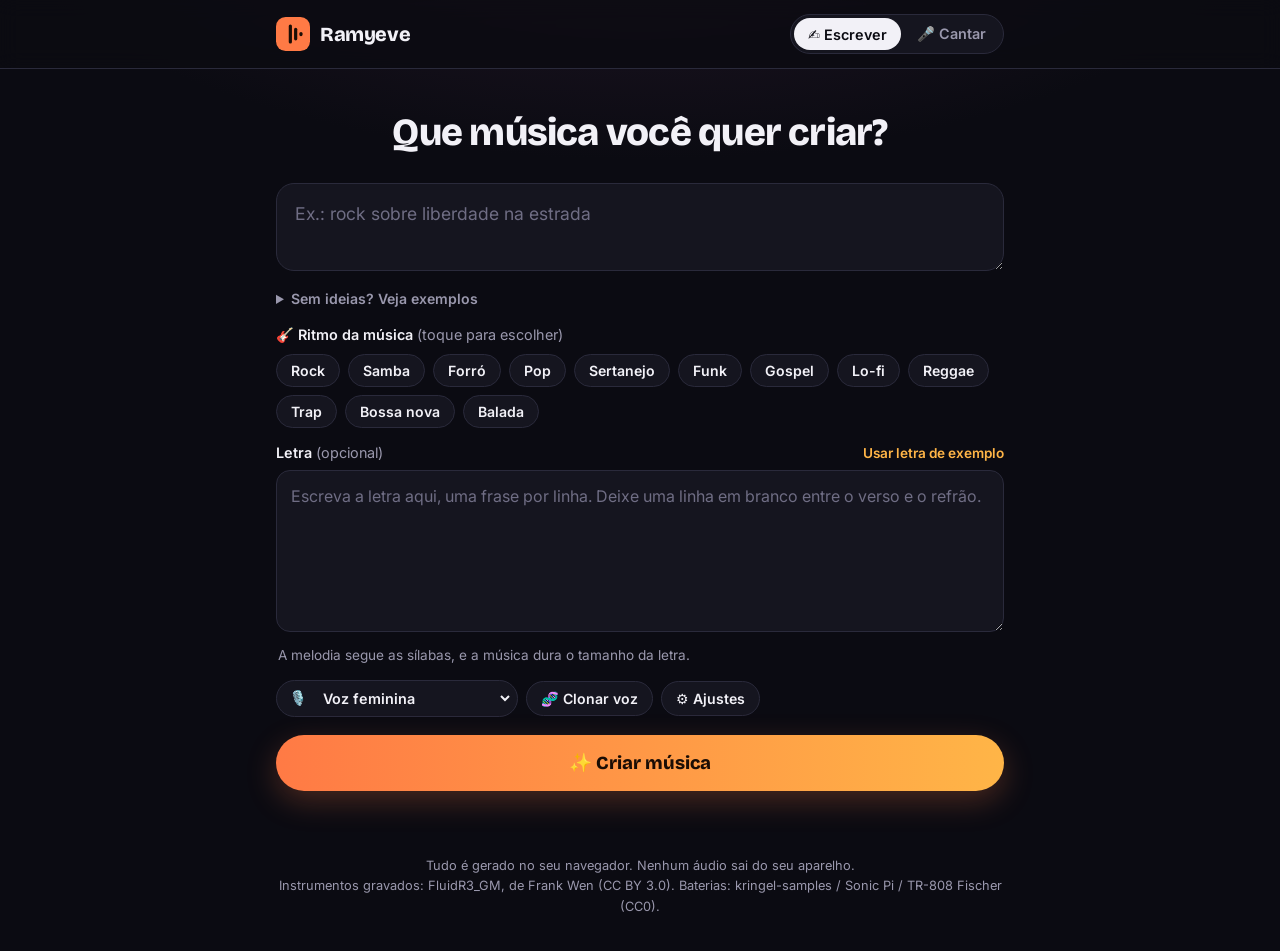
==== commit 554932e1: "Ritmo da música também na aba Cantar, com batida durante a gravação - botões de ritmo (Rock, Samba, " ====
--- a/index.html
+++ b/index.html
@@ -37,15 +37,46 @@
       <div class="panel" id="panel-texto">
         <label for="prompt" class="sr-only">Descreva a música</label>
         <textarea id="prompt" rows="2" placeholder="Ex.: rock sobre liberdade na estrada"></textarea>
-        <div class="styles" id="styleChips" aria-label="Estilos"></div>
         <details class="ideas">
           <summary>Sem ideias? Veja exemplos</summary>
           <div class="chips" id="examples" aria-label="Exemplos"></div>
         </details>
       </div>
 
+      <div class="genre">
+        <span class="field-label">🎸 Ritmo da música <span class="muted">(toque para escolher)</span></span>
+        <div class="styles" id="styleChips" aria-label="Ritmo da música"></div>
+      </div>
+
       <div class="panel hidden" id="panel-voz">
-        <p class="muted">Cante, cantarole ou assobie uma melodia, ou envie um áudio. O app encontra as notas, o tom e o ritmo.</p>
+        <p class="muted">Cante, cantarole ou assobie uma melodia, ou envie um áudio. O app encontra as notas e o tom.</p>
+
+        <div class="rhythm" aria-labelledby="rhythmTitle">
+          <div class="field-head"><span id="rhythmTitle" class="rhythm-title">⏱️ Velocidade</span><span class="muted small" id="rhythmInfo">detectado sozinho</span></div>
+          <div class="rhythm-row">
+            <label class="check"><input type="checkbox" id="rhythmManual"> Eu marco o ritmo</label>
+            <div class="bpm-box">
+              <button type="button" class="icon-btn" id="bpmMinus" aria-label="Mais devagar">−</button>
+              <input type="number" id="voiceBpm" min="50" max="200" step="1" value="100" inputmode="numeric" aria-label="Batidas por minuto">
+              <span class="muted small">bpm</span>
+              <button type="button" class="icon-btn" id="bpmPlus" aria-label="Mais rápido">+</button>
+            </div>
+          </div>
+          <div class="rhythm-row">
+            <button type="button" class="pill tap" id="btnTap">👆 Toque no ritmo</button>
+            <button type="button" class="pill" id="btnMetroTest">▶ Ouvir a marcação</button>
+          </div>
+          <label class="check"><input type="checkbox" id="metroOn" checked> Tocar uma marcação enquanto eu gravo (com 4 batidas de contagem antes)</label>
+          <label class="metro-sound" for="metroSound">Marcação:
+            <select id="metroSound">
+              <option value="beat" selected>🥁 Batida do ritmo escolhido</option>
+              <option value="click">🔔 Só o tique do metrônomo</option>
+            </select>
+          </label>
+          <p class="muted small">Dica: use fone de ouvido para a marcação não entrar na gravação.</p>
+        </div>
+
+        <div id="countIn" class="count-in hidden" aria-live="assertive"></div>
         <div class="rec-row">
           <button id="btnRec" class="btn rec">● Gravar</button>
           <label class="btn ghost file">📁 Enviar áudio<input type="file" id="fileIn" accept="audio/*" hidden></label>
@@ -54,8 +85,8 @@
         </div>
         <audio id="recPreview" controls class="hidden"></audio>
         <div id="voiceInfo" class="voice-info hidden"></div>
-        <label for="voicePrompt" class="sr-only">Estilo desejado</label>
-        <textarea id="voicePrompt" rows="1" placeholder="Estilo desejado. Ex.: rock pesado"></textarea>
+        <label for="voicePrompt" class="sr-only">Detalhes do estilo</label>
+        <textarea id="voicePrompt" rows="1" placeholder="Detalhes (opcional). Ex.: pesado, com sanfona, triste"></textarea>
         <label class="check"><input type="checkbox" id="includeVoice" checked> Incluir minha gravação original</label>
       </div>
 
@@ -83,6 +114,27 @@
       <!-- painel: voz -->
       <div class="drawer hidden" id="voicePanel">
         <label class="check"><input type="checkbox" id="singOn" checked> Colocar uma voz cantando a letra</label>
+
+        <div class="clone-ai">
+          <span class="drawer-title">🧬 Sua voz real, com IA <span class="badge">recomendado</span></span>
+          <p class="muted small">Grave de 10 a 30 segundos <b>cantando ou falando com naturalidade</b>. A IA troca a voz da música pela sua e mantém a melodia. Grátis, com a chave do Hugging Face.</p>
+          <div class="clone-actions">
+            <button type="button" id="btnRefRec" class="btn">🎙️ Gravar minha voz (20 s)</button>
+            <label class="btn ghost file">📁 Enviar áudio<input type="file" id="refFileIn" accept="audio/*" hidden></label>
+            <button type="button" id="btnRefDel" class="btn ghost hidden">🗑 Apagar</button>
+          </div>
+          <div id="refStatus" class="small muted">Nenhuma amostra da sua voz ainda.</div>
+          <audio id="refPreview" controls class="hidden"></audio>
+          <label class="check"><input type="checkbox" id="cloneAi"> Cantar com a minha voz real (IA)</label>
+          <div id="hfBox2" class="ai-box hidden">
+            <label for="hfToken2">Sua chave grátis do Hugging Face</label>
+            <input type="password" id="hfToken2" placeholder="hf_..." autocomplete="off" spellcheck="false">
+            <span class="muted small">É a mesma chave de Ajustes → IA. Como conseguir: crie uma conta grátis em huggingface.co, abra huggingface.co/settings/tokens, crie um token do tipo <b>Read</b> e cole aqui.</span>
+          </div>
+          <p id="cloneAiBlocked" class="muted small hidden">Indisponível nesta versão de teste, que bloqueia conexões com outros sites. Funciona na versão completa (GitHub Pages).</p>
+        </div>
+
+        <span class="drawer-title">Clonagem rápida, no navegador <span class="muted small">(menos realista)</span></span>
         <div class="clone-box">
           <div class="clone-status"><span id="cloneStatus">Nenhuma voz clonada ainda.</span></div>
           <div class="clone-actions">
--- a/css/style.css
+++ b/css/style.css
@@ -75,7 +75,11 @@
 textarea:focus, select:focus, input:focus { outline: none; border-color: var(--accent); box-shadow: 0 0 0 3px var(--accent-soft); }
 label { display: block; font-weight: 600; font-size: .9rem; margin: 0 0 6px; }
 
-.styles { display: flex; flex-wrap: wrap; gap: 8px; margin-top: 12px; }
+.genre { display: grid; gap: 8px; }
+.field-label { font-weight: 600; font-size: .9rem; }
+.styles { display: flex; flex-wrap: wrap; gap: 8px; }
+.metro-sound { display: flex; align-items: center; gap: 8px; margin: 0; font-weight: 500; }
+.metro-sound select { width: auto; padding: 6px 10px; border-radius: 999px; font-size: .88rem; }
 .style-chip {
   border: 1px solid var(--line); background: var(--surface); color: var(--text); border-radius: 999px;
   padding: 7px 14px; font: 600 .88rem var(--font-body); cursor: pointer;
@@ -129,7 +133,21 @@
 .voice-info { background: var(--surface); border: 1px solid var(--line); border-radius: 12px; padding: 10px 12px; font-size: .9rem; margin-bottom: 10px; }
 #panel-voz textarea { margin-bottom: 10px; }
 
+/* ritmo (aba Cantar) */
+.rhythm { background: var(--surface); border: 1px solid var(--line); border-radius: 14px; padding: 12px 14px; display: grid; gap: 10px; margin: 12px 0; }
+.rhythm-title { font: 800 1rem var(--font-display); }
+.rhythm-row { display: flex; flex-wrap: wrap; gap: 10px; align-items: center; justify-content: space-between; }
+.bpm-box { display: flex; align-items: center; gap: 6px; }
+.bpm-box input { width: 76px; text-align: center; padding: 8px; font-weight: 700; }
+.bpm-box input:disabled { opacity: .5; }
+.pill.tap { flex: 1; min-width: 160px; padding: 12px; font-size: 1rem; }
+.pill.tap.hit { background: var(--accent); color: var(--accent-ink); border-color: var(--accent); }
+.count-in { text-align: center; font: 800 2.6rem var(--font-display); color: var(--accent); min-height: 1.2em; }
+
 /* clonagem */
+.clone-ai { background: var(--accent-soft); border: 1px solid rgba(255, 122, 69, .35); border-radius: 14px; padding: 12px; display: grid; gap: 10px; }
+.clone-ai p { margin: 0; }
+.badge { font: 700 .7rem var(--font-body); background: var(--accent); color: var(--accent-ink); border-radius: 999px; padding: 2px 8px; vertical-align: middle; margin-left: 4px; }
 .clone-box { background: var(--surface-2); border-radius: 14px; padding: 12px; }
 .clone-status { font-size: .92rem; margin-bottom: 10px; }
 .clone-actions { display: flex; flex-wrap: wrap; gap: 8px; }
